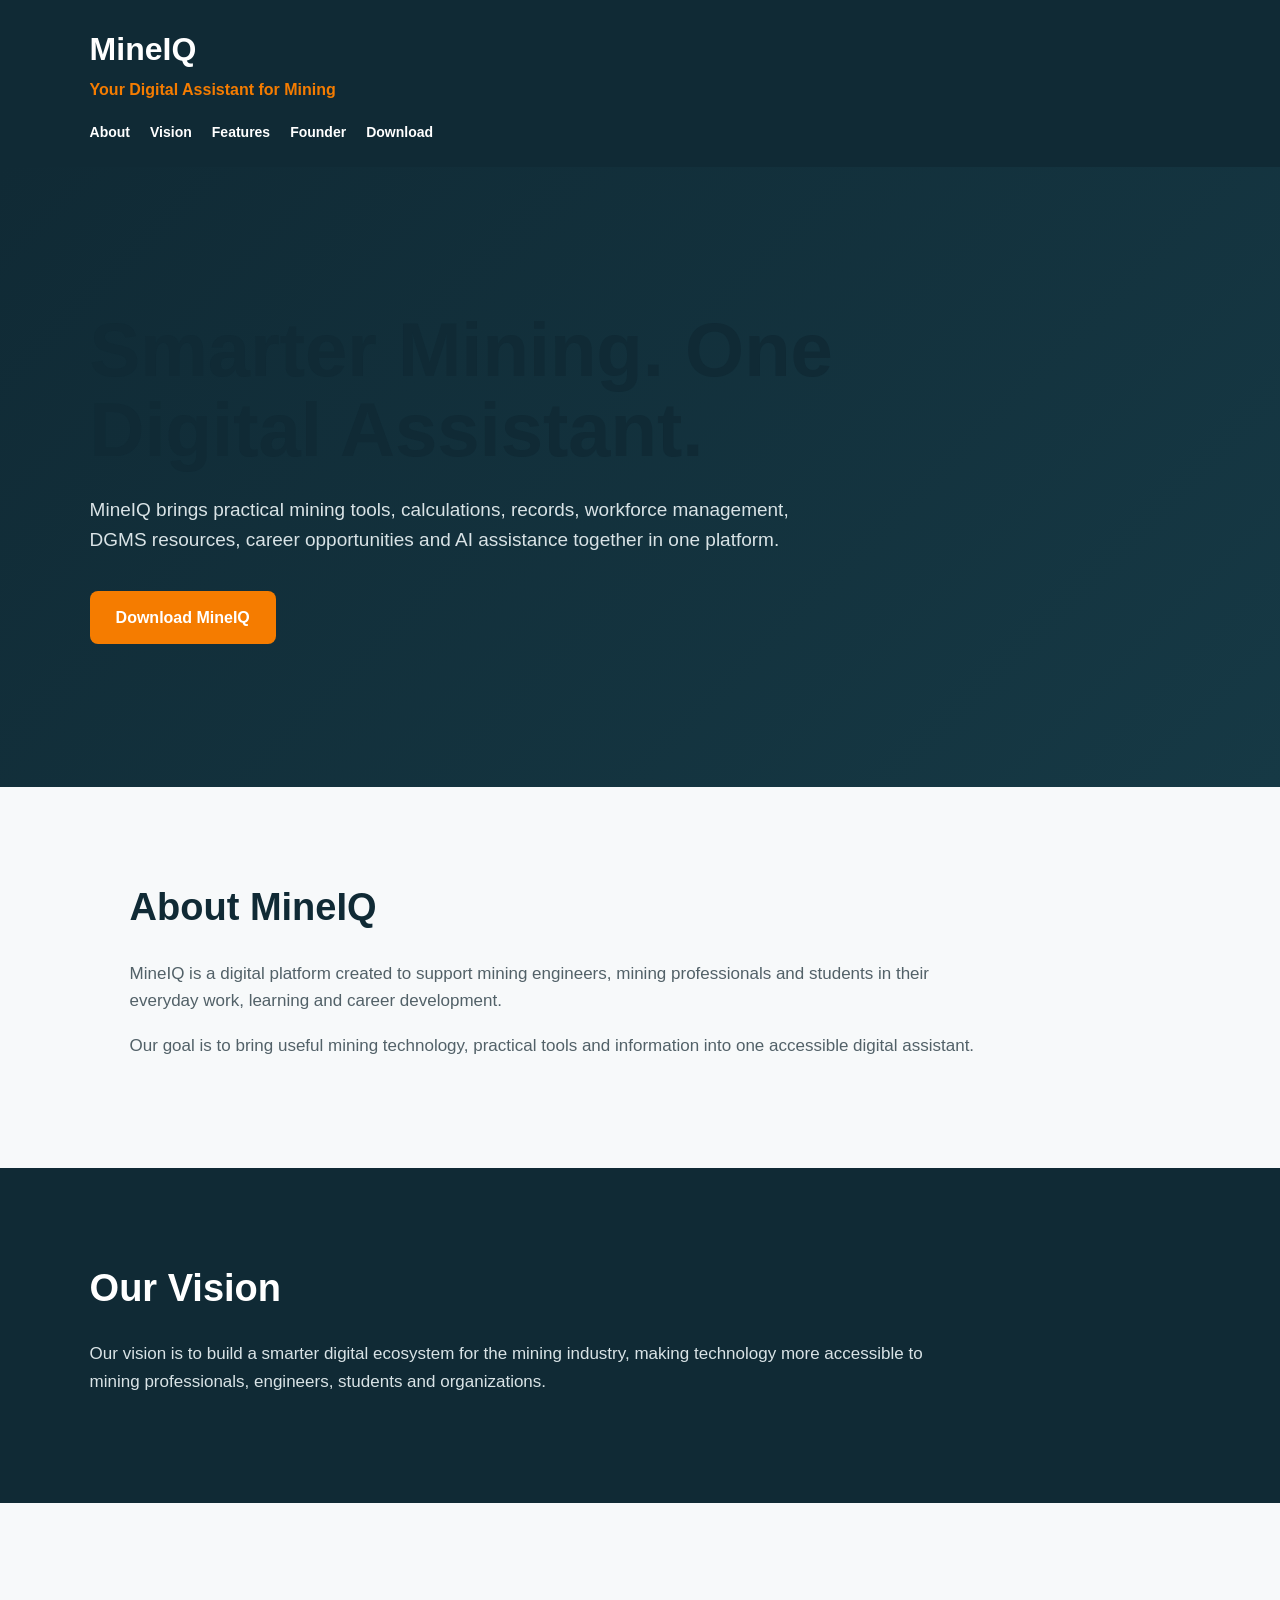
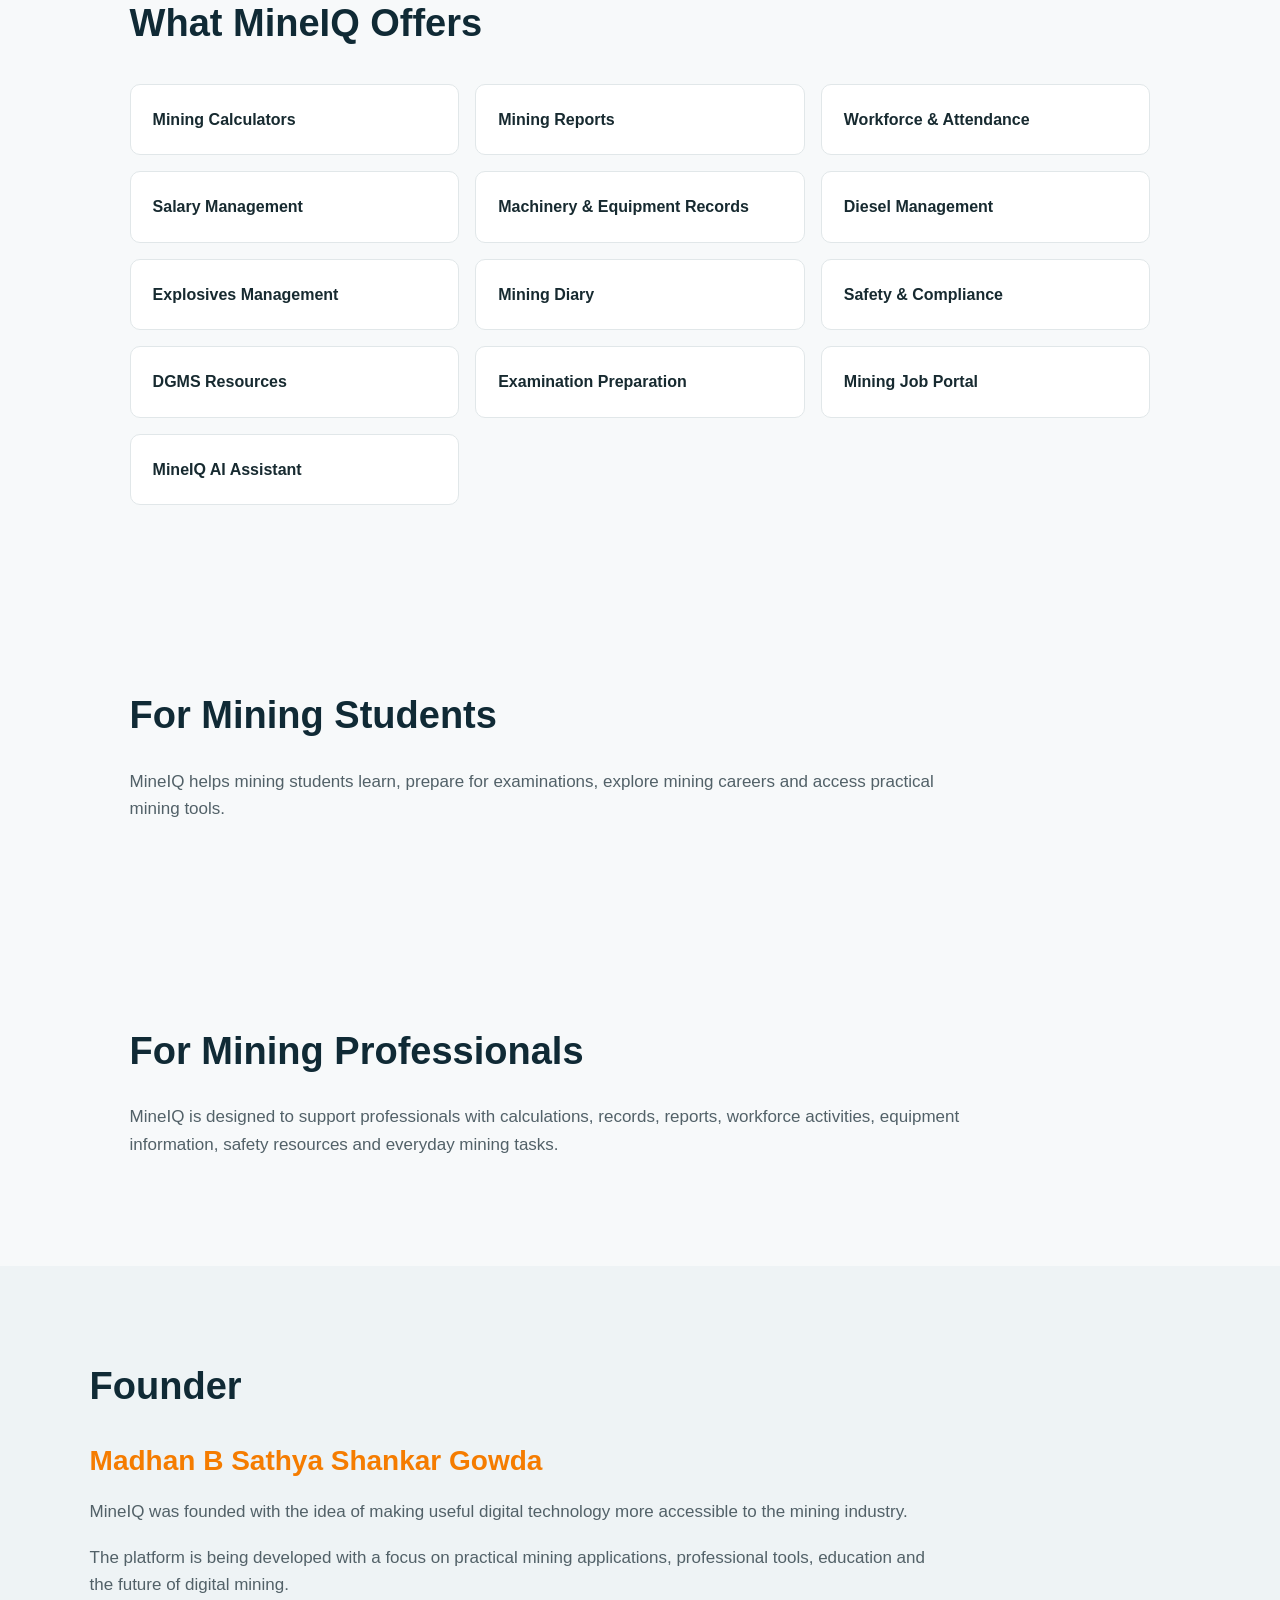
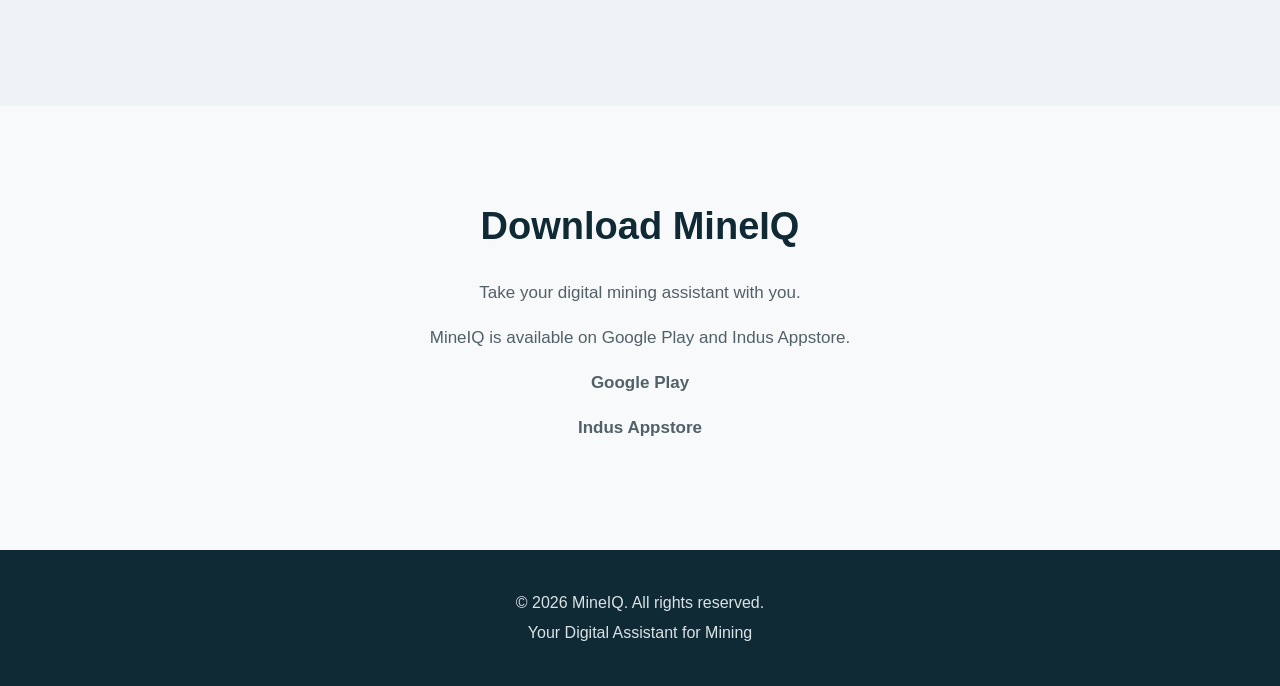
==== index.html @ 147469a9 "Create MineIQ official website" ====
<!DOCTYPE html>
<html lang="en">
<head>
    <meta charset="UTF-8">

    <meta name="viewport" content="width=device-width, initial-scale=1.0">

    <title>MineIQ | Your Digital Assistant for Mining</title>

    <meta name="description"
          content="MineIQ is a digital assistant for mining engineers, mining professionals and students, providing mining tools, calculators, reports, workforce management, DGMS resources, jobs and AI assistance.">

    <meta name="keywords"
          content="MineIQ, mining app, mining engineering, mining engineer, mining calculator, DGMS, mining jobs, mining AI, mining students">

    <meta name="author" content="MineIQ">

    <meta name="robots" content="index, follow">

    <link rel="stylesheet" href="style.css">

    <link rel="canonical" href="https://officialmineiq.github.io/">
</head>

<body>

    <header>
        <h1>MineIQ</h1>

        <p>Your Digital Assistant for Mining</p>

        <nav>
            <a href="#about">About</a>
            <a href="#vision">Vision</a>
            <a href="#features">Features</a>
            <a href="#founder">Founder</a>
            <a href="#download">Download</a>
        </nav>
    </header>


    <main>

        <section id="hero">

            <h2>Smarter Mining. One Digital Assistant.</h2>

            <p>
                MineIQ brings practical mining tools, calculations,
                records, workforce management, DGMS resources,
                career opportunities and AI assistance together
                in one platform.
            </p>

            <a href="#download">Download MineIQ</a>

        </section>


        <section id="about">

            <h2>About MineIQ</h2>

            <p>
                MineIQ is a digital platform created to support
                mining engineers, mining professionals and students
                in their everyday work, learning and career development.
            </p>

            <p>
                Our goal is to bring useful mining technology,
                practical tools and information into one accessible
                digital assistant.
            </p>

        </section>


        <section id="vision">

            <h2>Our Vision</h2>

            <p>
                Our vision is to build a smarter digital ecosystem
                for the mining industry, making technology more
                accessible to mining professionals, engineers,
                students and organizations.
            </p>

        </section>


        <section id="features">

            <h2>What MineIQ Offers</h2>

            <ul>
                <li>Mining Calculators</li>
                <li>Mining Reports</li>
                <li>Workforce &amp; Attendance</li>
                <li>Salary Management</li>
                <li>Machinery &amp; Equipment Records</li>
                <li>Diesel Management</li>
                <li>Explosives Management</li>
                <li>Mining Diary</li>
                <li>Safety &amp; Compliance</li>
                <li>DGMS Resources</li>
                <li>Examination Preparation</li>
                <li>Mining Job Portal</li>
                <li>MineIQ AI Assistant</li>
            </ul>

        </section>


        <section id="students">

            <h2>For Mining Students</h2>

            <p>
                MineIQ helps mining students learn, prepare for
                examinations, explore mining careers and access
                practical mining tools.
            </p>

        </section>


        <section id="professionals">

            <h2>For Mining Professionals</h2>

            <p>
                MineIQ is designed to support professionals with
                calculations, records, reports, workforce activities,
                equipment information, safety resources and everyday
                mining tasks.
            </p>

        </section>


        <section id="founder">

            <h2>Founder</h2>

            <h3>Madhan B Sathya Shankar Gowda</h3>

            <p>
                MineIQ was founded with the idea of making useful
                digital technology more accessible to the mining
                industry.
            </p>

            <p>
                The platform is being developed with a focus on
                practical mining applications, professional tools,
                education and the future of digital mining.
            </p>

        </section>


        <section id="download">

            <h2>Download MineIQ</h2>

            <p>
                Take your digital mining assistant with you.
            </p>

            <p>
                MineIQ is available on Google Play and Indus Appstore.
            </p>

            <p>
                <strong>Google Play</strong>
            </p>

            <p>
                <strong>Indus Appstore</strong>
            </p>

        </section>

    </main>


    <footer>

        <p>
            &copy; 2026 MineIQ. All rights reserved.
        </p>

        <p>
            Your Digital Assistant for Mining
        </p>

    </footer>

</body>
</html>
---- style.css ----
* {
    margin: 0;
    padding: 0;
    box-sizing: border-box;
}

html {
    scroll-behavior: smooth;
}

body {
    font-family: Arial, Helvetica, sans-serif;
    background: #f7f9fa;
    color: #172a30;
    line-height: 1.6;
}

header {
    background: #102a35;
    color: white;
    padding: 24px 7%;
    position: sticky;
    top: 0;
    z-index: 1000;
}

header h1 {
    font-size: 32px;
    margin-bottom: 2px;
}

header > p {
    color: #f57c00;
    font-weight: 600;
}

nav {
    margin-top: 18px;
    display: flex;
    flex-wrap: wrap;
    gap: 20px;
}

nav a {
    color: white;
    text-decoration: none;
    font-size: 14px;
    font-weight: 600;
}

nav a:hover {
    color: #f57c00;
}

main section {
    padding: 90px 7%;
    max-width: 1200px;
    margin: auto;
}

#hero {
    max-width: none;
    background: linear-gradient(135deg, #102a35, #163945);
    color: white;
    min-height: 620px;
    display: flex;
    flex-direction: column;
    justify-content: center;
    align-items: flex-start;
}

#hero h2 {
    font-size: clamp(42px, 7vw, 76px);
    line-height: 1.05;
    max-width: 850px;
    margin-bottom: 25px;
}

#hero p {
    max-width: 720px;
    font-size: 19px;
    color: #d9e3e6;
    margin-bottom: 35px;
}

#hero a,
#download a {
    display: inline-block;
    background: #f57c00;
    color: white;
    text-decoration: none;
    padding: 14px 26px;
    border-radius: 8px;
    font-weight: 700;
}

#hero a:hover,
#download a:hover {
    background: #d96700;
}

section h2 {
    color: #102a35;
    font-size: 38px;
    margin-bottom: 22px;
}

section p {
    max-width: 850px;
    margin-bottom: 18px;
    color: #526168;
    font-size: 17px;
}

#vision {
    background: #102a35;
    color: white;
    max-width: none;
}

#vision h2 {
    color: white;
}

#vision p {
    color: #d9e3e6;
}

#features ul {
    display: grid;
    grid-template-columns: repeat(3, 1fr);
    gap: 16px;
    list-style: none;
    margin-top: 30px;
}

#features li {
    background: white;
    padding: 22px;
    border-radius: 10px;
    border: 1px solid #e1e7e9;
    font-weight: 600;
}

#founder {
    background: #eef3f5;
    max-width: none;
}

#founder h3 {
    font-size: 28px;
    color: #f57c00;
    margin-bottom: 15px;
}

#download {
    text-align: center;
}

#download p {
    margin-left: auto;
    margin-right: auto;
}

footer {
    background: #102a35;
    color: #d9e3e6;
    text-align: center;
    padding: 35px 7%;
}

footer p {
    margin: 5px 0;
}

@media (max-width: 800px) {

    header {
        padding: 20px 5%;
    }

    nav {
        gap: 12px;
    }

    main section {
        padding: 65px 5%;
    }

    #hero {
        min-height: 540px;
    }

    #features ul {
        grid-template-columns: 1fr;
    }
}

@media (max-width: 500px) {

    header h1 {
        font-size: 28px;
    }

    #hero h2 {
        font-size: 43px;
    }

    #hero p {
        font-size: 16px;
    }

    section h2 {
        font-size: 32px;
    }
}
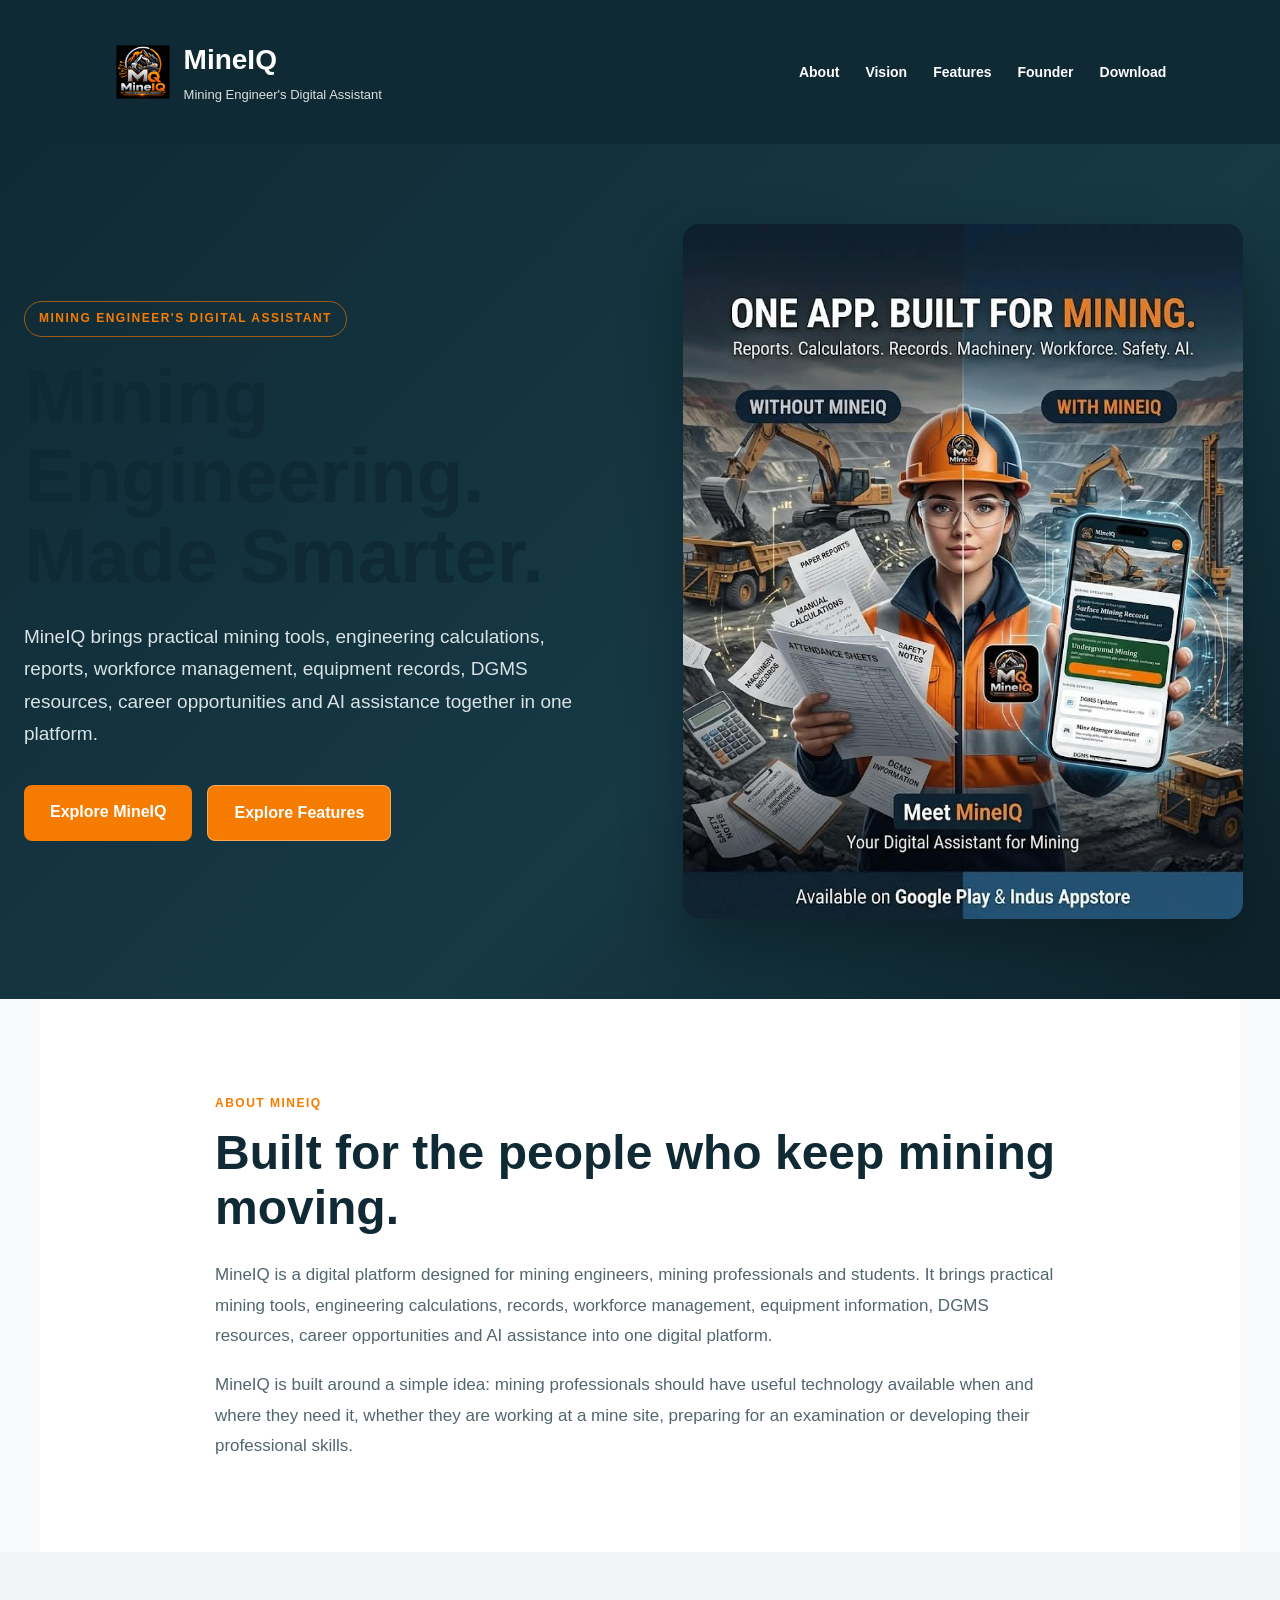
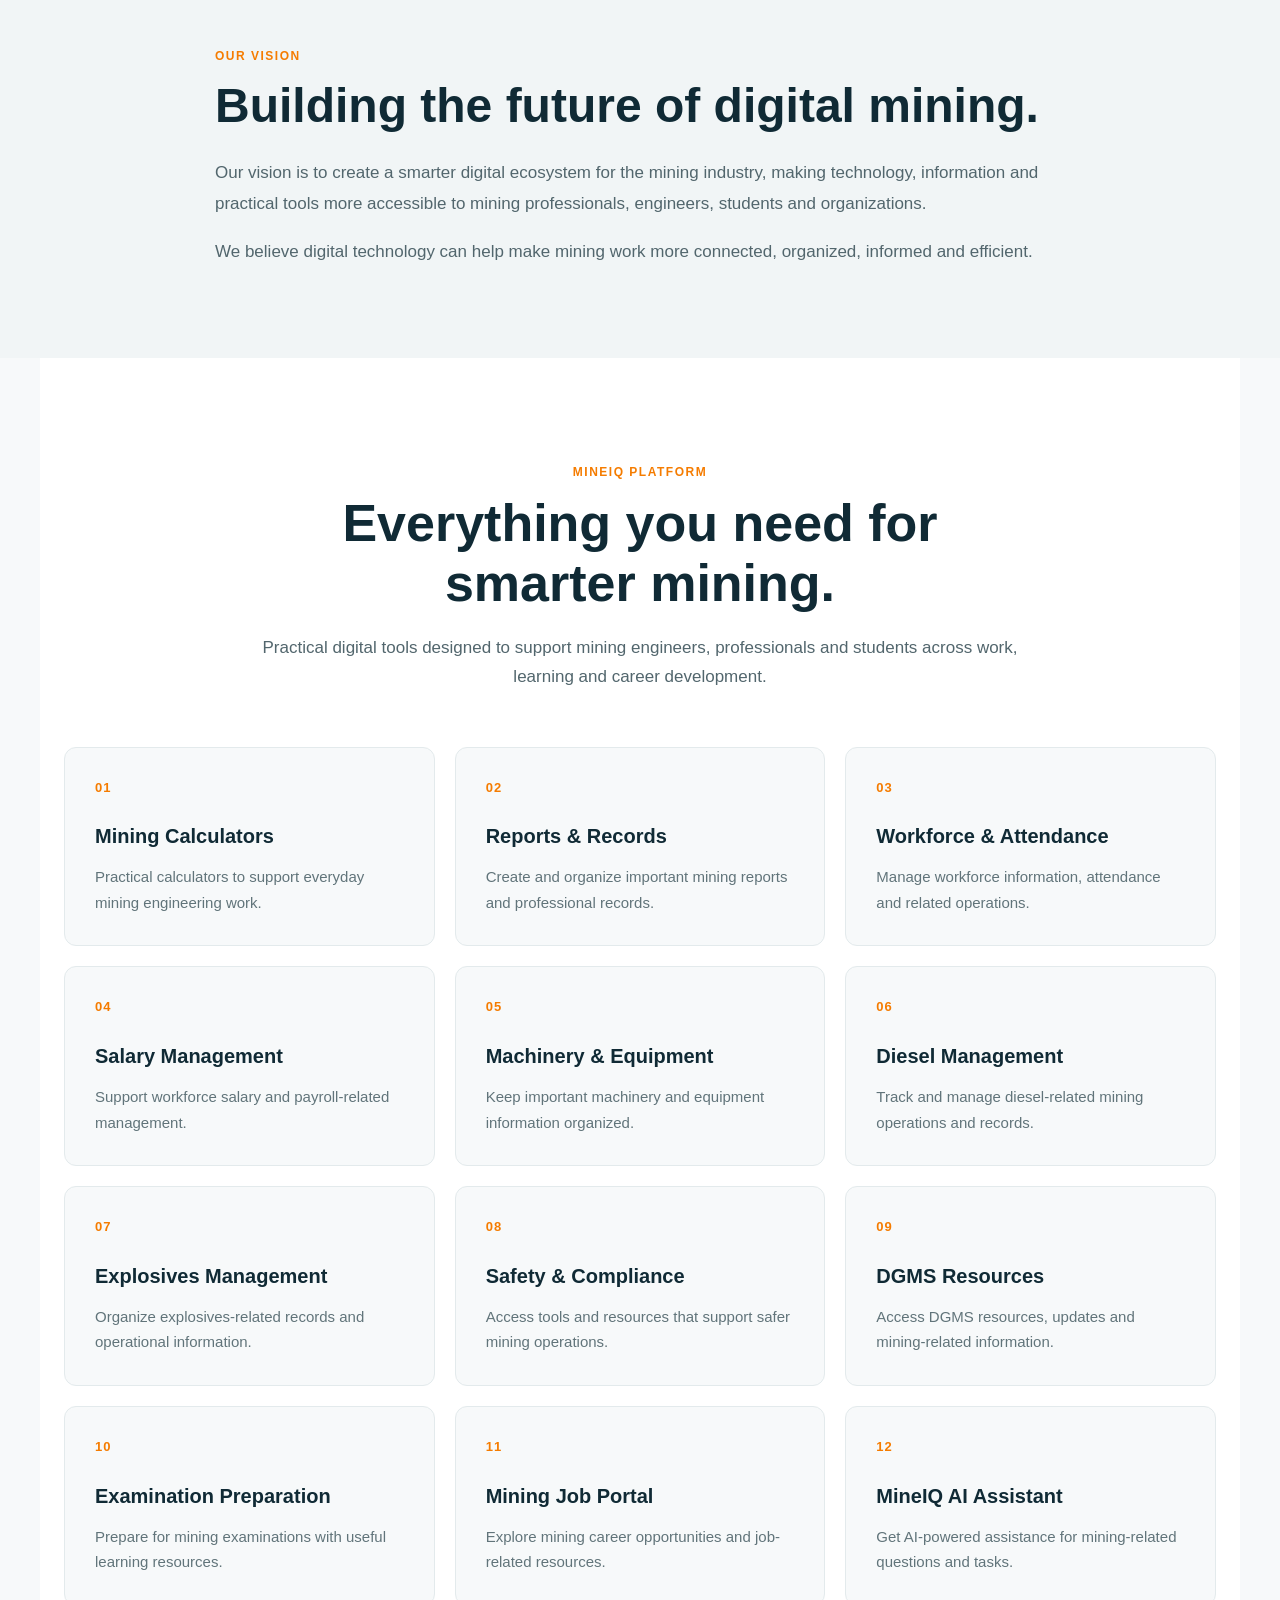
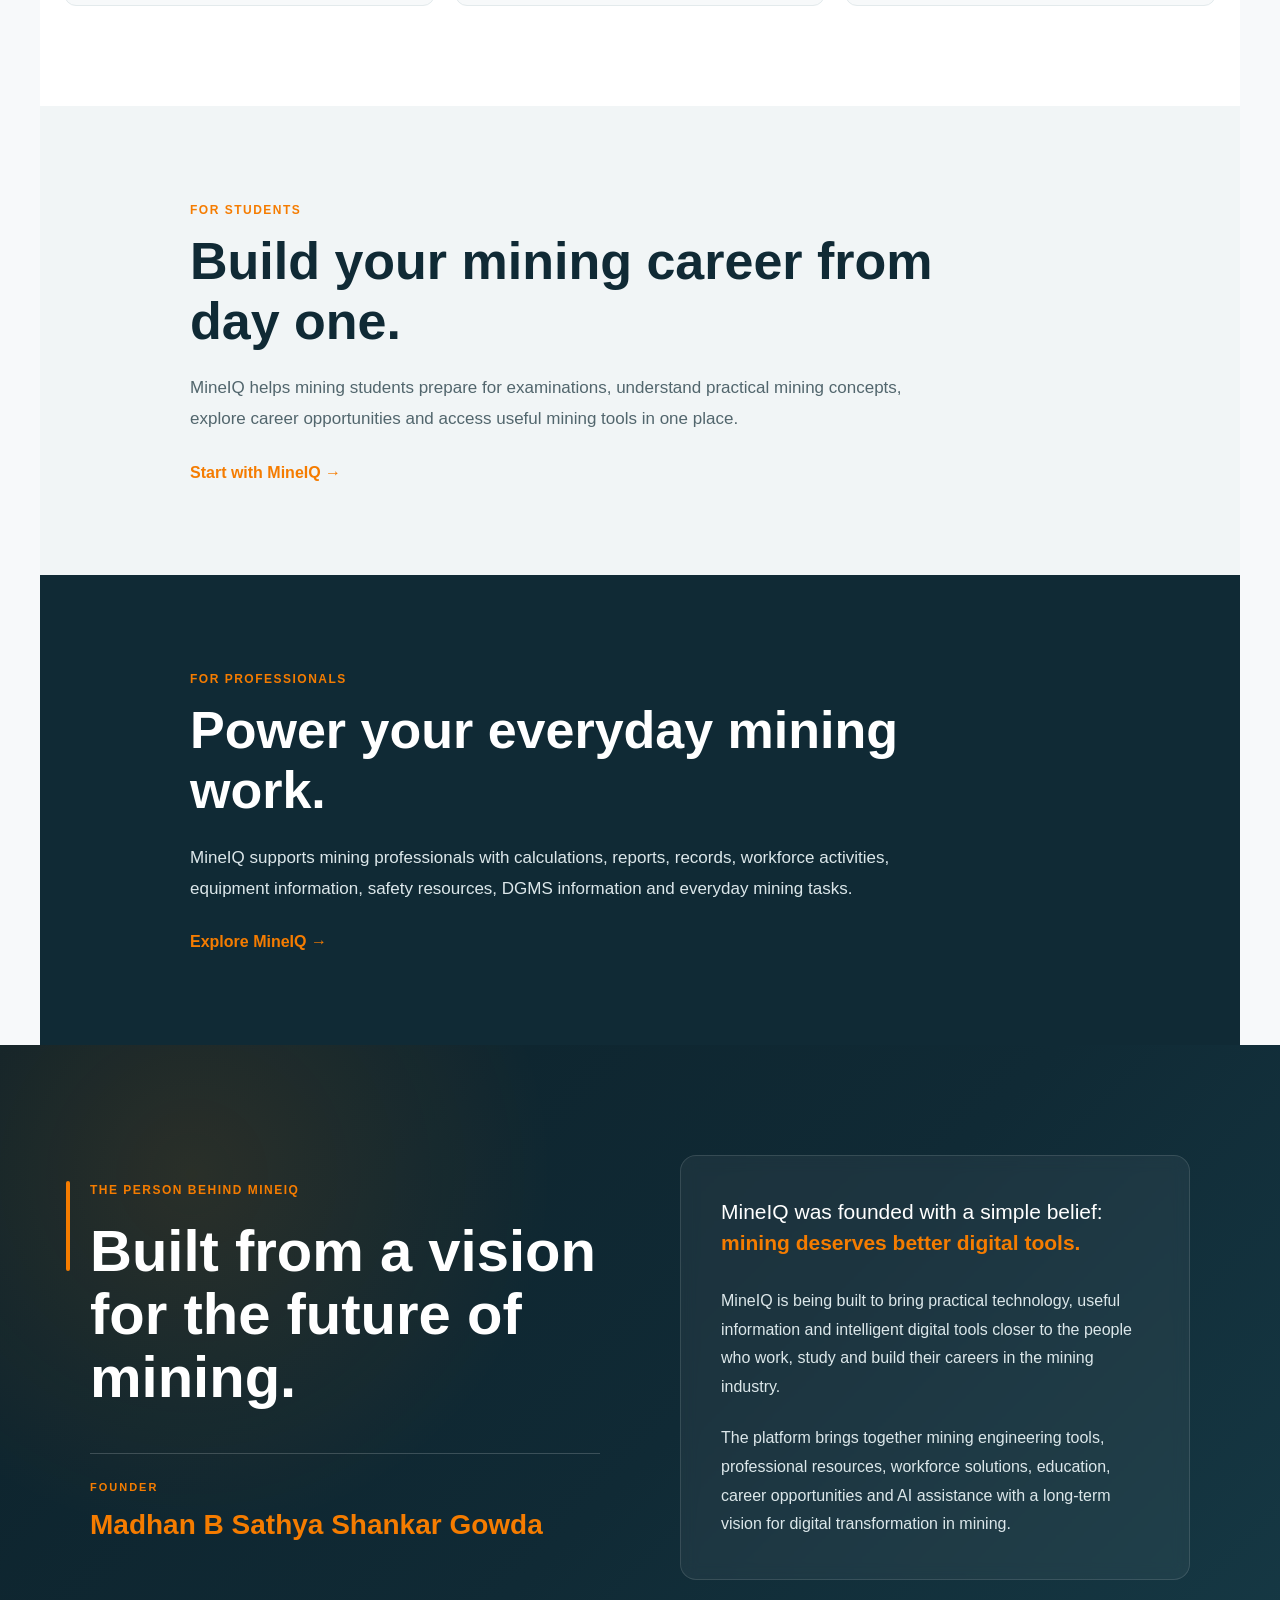
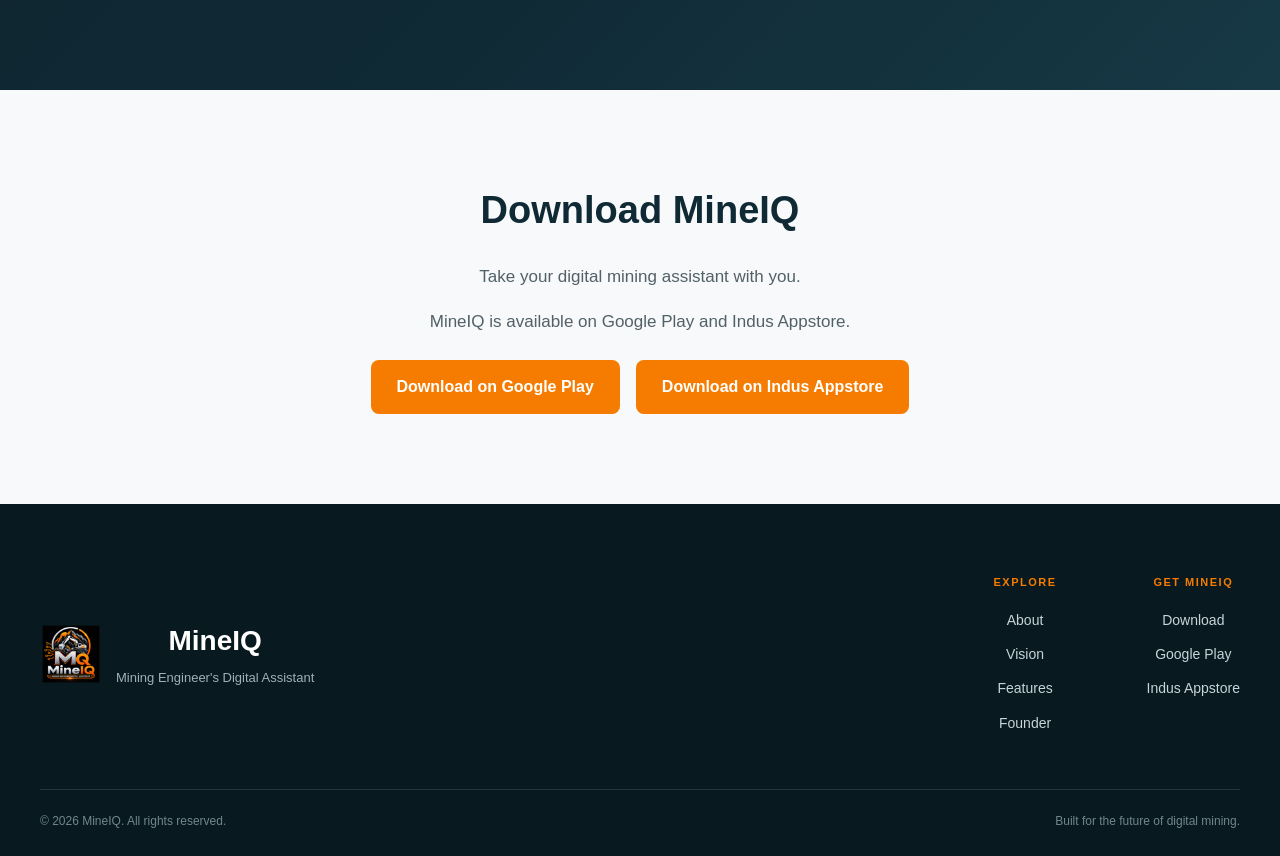
==== commit c5a857b0: "Update MineIQ official website" ====
--- a/index.html
+++ b/index.html
@@ -5,10 +5,12 @@
 
     <meta name="viewport" content="width=device-width, initial-scale=1.0">
 
-    <title>MineIQ | Your Digital Assistant for Mining</title>
-
-    <meta name="description"
-          content="MineIQ is a digital assistant for mining engineers, mining professionals and students, providing mining tools, calculators, reports, workforce management, DGMS resources, jobs and AI assistance.">
+    <title>MineIQ | Mining Engineer's Digital Assistant</title>
+
+    <meta
+    name="description"
+    content="MineIQ is a Mining Engineer's Digital Assistant for mining engineers, professionals and students, offering mining calculators, reports, workforce tools, equipment management, DGMS resources, jobs and AI assistance."
+>
 
     <meta name="keywords"
           content="MineIQ, mining app, mining engineering, mining engineer, mining calculator, DGMS, mining jobs, mining AI, mining students">
@@ -16,18 +18,34 @@
     <meta name="author" content="MineIQ">
 
     <meta name="robots" content="index, follow">
+    <meta property="og:type" content="website">
+<meta property="og:title" content="MineIQ | Mining Engineer's Digital Assistant">
+<meta property="og:description" content="MineIQ is a Mining Engineer's Digital Assistant for mining engineers, professionals and students, bringing practical mining tools, engineering resources, workforce solutions, DGMS resources, jobs and AI assistance together in one platform.">
+<meta property="og:url" content="https://officialmineiq-dotcom.github.io/mineiq-website/">
+<meta property="og:image" content="https://officialmineiq-dotcom.github.io/mineiq-website/images/mineiq-logo.png">
+
+<meta name="twitter:card" content="summary_large_image">
+<meta name="twitter:title" content="MineIQ | Mining Engineer's Digital Assistant">
+<meta name="twitter:description" content="Mining tools, engineering resources, workforce solutions, DGMS resources, jobs and AI assistance in one platform.">
+<meta name="twitter:image" content="https://officialmineiq-dotcom.github.io/mineiq-website/images/mineiq-logo.png">
 
     <link rel="stylesheet" href="style.css">
 
-    <link rel="canonical" href="https://officialmineiq.github.io/">
+    <link rel="canonical" href="https://officialmineiq-dotcom.github.io/mineiq-website/">
 </head>
 
 <body>
 
     <header>
-        <h1>MineIQ</h1>
-
-        <p>Your Digital Assistant for Mining</p>
+    <div class="header-content">
+
+        <a href="#hero" class="brand">
+            <img src="images/mineiq-logo.png" alt="MineIQ Logo">
+            <div>
+                <h1>MineIQ</h1>
+                <p>Mining Engineer's Digital Assistant</p>
+            </div>
+        </a>
 
         <nav>
             <a href="#about">About</a>
@@ -36,167 +54,436 @@
             <a href="#founder">Founder</a>
             <a href="#download">Download</a>
         </nav>
-    </header>
-
+
+    </div>
+</header>
 
     <main>
 
-        <section id="hero">
-
-            <h2>Smarter Mining. One Digital Assistant.</h2>
+      <section id="hero">
+
+    <div class="hero-layout">
+
+        <div class="hero-content">
+
+            <span class="hero-label">MINING ENGINEER'S DIGITAL ASSISTANT</span>
+
+            <h2>Mining Engineering.<br>Made Smarter.</h2>
 
             <p>
-                MineIQ brings practical mining tools, calculations,
-                records, workforce management, DGMS resources,
-                career opportunities and AI assistance together
-                in one platform.
+                MineIQ brings practical mining tools, engineering calculations,
+                reports, workforce management, equipment records, DGMS resources,
+                career opportunities and AI assistance together in one platform.
             </p>
 
-            <a href="#download">Download MineIQ</a>
-
-        </section>
-
-
-        <section id="about">
-
-            <h2>About MineIQ</h2>
+            <div class="hero-buttons">
+
+                <a href="#download" class="hero-primary">
+                    Explore MineIQ
+                </a>
+
+                <a href="#features" class="hero-secondary">
+                    Explore Features
+                </a>
+
+            </div>
+
+        </div>
+
+        <div class="hero-visual">
+
+            <img
+                src="images/mineiq-without-with.jpeg"
+                alt="Mining professionals with and without MineIQ"
+            >
+
+        </div>
+
+    </div>
+
+</section>
+
+      <section id="about">
+
+    <div class="section-content">
+
+        <span class="section-label">ABOUT MINEIQ</span>
+
+        <h2>Built for the people who keep mining moving.</h2>
+
+        <p>
+            MineIQ is a digital platform designed for mining engineers,
+            mining professionals and students. It brings practical mining
+            tools, engineering calculations, records, workforce management,
+            equipment information, DGMS resources, career opportunities
+            and AI assistance into one digital platform.
+        </p>
+
+        <p>
+            MineIQ is built around a simple idea: mining professionals
+            should have useful technology available when and where they
+            need it, whether they are working at a mine site, preparing
+            for an examination or developing their professional skills.
+        </p>
+
+    </div>
+
+</section>
+
+
+<section id="vision">
+
+    <div class="section-content">
+
+        <span class="section-label">OUR VISION</span>
+
+        <h2>Building the future of digital mining.</h2>
+
+        <p>
+            Our vision is to create a smarter digital ecosystem for the
+            mining industry, making technology, information and practical
+            tools more accessible to mining professionals, engineers,
+            students and organizations.
+        </p>
+
+        <p>
+            We believe digital technology can help make mining work more
+            connected, organized, informed and efficient.
+        </p>
+
+    </div>
+
+</section>
+
+
+      <section id="features">
+
+    <div class="features-header">
+
+        <span class="section-label">MINEIQ PLATFORM</span>
+
+        <h2>Everything you need for smarter mining.</h2>
+
+        <p>
+            Practical digital tools designed to support mining engineers,
+            professionals and students across work, learning and career development.
+        </p>
+
+    </div>
+
+    <div class="feature-grid">
+
+        <div class="feature-card">
+            <div class="feature-number">01</div>
+            <h3>Mining Calculators</h3>
+            <p>Practical calculators to support everyday mining engineering work.</p>
+        </div>
+
+        <div class="feature-card">
+            <div class="feature-number">02</div>
+            <h3>Reports & Records</h3>
+            <p>Create and organize important mining reports and professional records.</p>
+        </div>
+
+        <div class="feature-card">
+            <div class="feature-number">03</div>
+            <h3>Workforce & Attendance</h3>
+            <p>Manage workforce information, attendance and related operations.</p>
+        </div>
+
+        <div class="feature-card">
+            <div class="feature-number">04</div>
+            <h3>Salary Management</h3>
+            <p>Support workforce salary and payroll-related management.</p>
+        </div>
+
+        <div class="feature-card">
+            <div class="feature-number">05</div>
+            <h3>Machinery & Equipment</h3>
+            <p>Keep important machinery and equipment information organized.</p>
+        </div>
+
+        <div class="feature-card">
+            <div class="feature-number">06</div>
+            <h3>Diesel Management</h3>
+            <p>Track and manage diesel-related mining operations and records.</p>
+        </div>
+
+        <div class="feature-card">
+            <div class="feature-number">07</div>
+            <h3>Explosives Management</h3>
+            <p>Organize explosives-related records and operational information.</p>
+        </div>
+
+        <div class="feature-card">
+            <div class="feature-number">08</div>
+            <h3>Safety & Compliance</h3>
+            <p>Access tools and resources that support safer mining operations.</p>
+        </div>
+
+        <div class="feature-card">
+            <div class="feature-number">09</div>
+            <h3>DGMS Resources</h3>
+            <p>Access DGMS resources, updates and mining-related information.</p>
+        </div>
+
+        <div class="feature-card">
+            <div class="feature-number">10</div>
+            <h3>Examination Preparation</h3>
+            <p>Prepare for mining examinations with useful learning resources.</p>
+        </div>
+
+        <div class="feature-card">
+            <div class="feature-number">11</div>
+            <h3>Mining Job Portal</h3>
+            <p>Explore mining career opportunities and job-related resources.</p>
+        </div>
+
+        <div class="feature-card">
+            <div class="feature-number">12</div>
+            <h3>MineIQ AI Assistant</h3>
+            <p>Get AI-powered assistance for mining-related questions and tasks.</p>
+        </div>
+
+    </div>
+
+</section>
+
+        <section id="students">
+
+    <div class="audience-card">
+
+        <span class="section-label">FOR STUDENTS</span>
+
+        <h2>Build your mining career from day one.</h2>
+
+        <p>
+            MineIQ helps mining students prepare for examinations,
+            understand practical mining concepts, explore career
+            opportunities and access useful mining tools in one place.
+        </p>
+
+        <a href="#download" class="audience-link">
+            Start with MineIQ →
+        </a>
+
+    </div>
+
+</section>
+
+
+<section id="professionals">
+
+    <div class="audience-card">
+
+        <span class="section-label">FOR PROFESSIONALS</span>
+
+        <h2>Power your everyday mining work.</h2>
+
+        <p>
+            MineIQ supports mining professionals with calculations,
+            reports, records, workforce activities, equipment information,
+            safety resources, DGMS information and everyday mining tasks.
+        </p>
+
+        <a href="#download" class="audience-link">
+            Explore MineIQ →
+        </a>
+
+    </div>
+
+</section>
+
+      <section id="founder">
+
+    <div class="founder-wrapper">
+
+        <div class="founder-intro">
+
+            <span class="section-label">THE PERSON BEHIND MINEIQ</span>
+
+            <h2>Built from a vision for the future of mining.</h2>
+
+            <div class="founder-name">
+                <span>FOUNDER</span>
+                <h3>Madhan B Sathya Shankar Gowda</h3>
+            </div>
+
+        </div>
+
+        <div class="founder-content">
+
+            <p class="founder-lead">
+                MineIQ was founded with a simple belief:
+                <strong>mining deserves better digital tools.</strong>
+            </p>
 
             <p>
-                MineIQ is a digital platform created to support
-                mining engineers, mining professionals and students
-                in their everyday work, learning and career development.
+                MineIQ is being built to bring practical technology,
+                useful information and intelligent digital tools closer
+                to the people who work, study and build their careers
+                in the mining industry.
             </p>
 
             <p>
-                Our goal is to bring useful mining technology,
-                practical tools and information into one accessible
-                digital assistant.
+                The platform brings together mining engineering tools,
+                professional resources, workforce solutions, education,
+                career opportunities and AI assistance with a long-term
+                vision for digital transformation in mining.
             </p>
 
-        </section>
-
-
-        <section id="vision">
-
-            <h2>Our Vision</h2>
-
-            <p>
-                Our vision is to build a smarter digital ecosystem
-                for the mining industry, making technology more
-                accessible to mining professionals, engineers,
-                students and organizations.
-            </p>
-
-        </section>
-
-
-        <section id="features">
-
-            <h2>What MineIQ Offers</h2>
-
-            <ul>
-                <li>Mining Calculators</li>
-                <li>Mining Reports</li>
-                <li>Workforce &amp; Attendance</li>
-                <li>Salary Management</li>
-                <li>Machinery &amp; Equipment Records</li>
-                <li>Diesel Management</li>
-                <li>Explosives Management</li>
-                <li>Mining Diary</li>
-                <li>Safety &amp; Compliance</li>
-                <li>DGMS Resources</li>
-                <li>Examination Preparation</li>
-                <li>Mining Job Portal</li>
-                <li>MineIQ AI Assistant</li>
-            </ul>
-
-        </section>
-
-
-        <section id="students">
-
-            <h2>For Mining Students</h2>
-
-            <p>
-                MineIQ helps mining students learn, prepare for
-                examinations, explore mining careers and access
-                practical mining tools.
-            </p>
-
-        </section>
-
-
-        <section id="professionals">
-
-            <h2>For Mining Professionals</h2>
-
-            <p>
-                MineIQ is designed to support professionals with
-                calculations, records, reports, workforce activities,
-                equipment information, safety resources and everyday
-                mining tasks.
-            </p>
-
-        </section>
-
-
-        <section id="founder">
-
-            <h2>Founder</h2>
-
-            <h3>Madhan B Sathya Shankar Gowda</h3>
-
-            <p>
-                MineIQ was founded with the idea of making useful
-                digital technology more accessible to the mining
-                industry.
-            </p>
-
-            <p>
-                The platform is being developed with a focus on
-                practical mining applications, professional tools,
-                education and the future of digital mining.
-            </p>
-
-        </section>
-
-
-        <section id="download">
-
-            <h2>Download MineIQ</h2>
-
-            <p>
-                Take your digital mining assistant with you.
-            </p>
-
-            <p>
-                MineIQ is available on Google Play and Indus Appstore.
-            </p>
-
-            <p>
-                <strong>Google Play</strong>
-            </p>
-
-            <p>
-                <strong>Indus Appstore</strong>
-            </p>
-
-        </section>
+        </div>
+
+    </div>
+
+</section>
+
+       <section id="download">
+
+    <h2>Download MineIQ</h2>
+
+    <p>
+        Take your digital mining assistant with you.
+    </p>
+
+    <p>
+        MineIQ is available on Google Play and Indus Appstore.
+    </p>
+
+    <div class="download-buttons">
+
+        <a
+            href="https://play.google.com/store/apps/details?id=com.mineiq.miningassistant"
+            class="download-button"
+            target="_blank"
+            rel="noopener"
+        >
+            Download on Google Play
+        </a>
+
+        <a
+            href="https://indusapp.store/iy4x8r87"
+            class="download-button"
+            target="_blank"
+            rel="noopener"
+        >
+            Download on Indus Appstore
+        </a>
+
+    </div>
+
+</section>
 
     </main>
 
 
     <footer>
 
+    <div class="footer-content">
+
+        <div class="footer-brand">
+
+            <img
+                src="images/mineiq-logo.png"
+                alt="MineIQ Logo"
+            >
+
+            <div>
+                <h2>MineIQ</h2>
+                <p>Mining Engineer's Digital Assistant</p>
+            </div>
+
+        </div>
+
+        <div class="footer-links">
+
+            <div>
+                <span>EXPLORE</span>
+                <a href="#about">About</a>
+                <a href="#vision">Vision</a>
+                <a href="#features">Features</a>
+                <a href="#founder">Founder</a>
+            </div>
+
+            <div>
+                <span>GET MINEIQ</span>
+                <a href="#download">Download</a>
+                <a
+                    href="https://play.google.com/store/apps/details?id=com.mineiq.miningassistant"
+                    target="_blank"
+                    rel="noopener"
+                >
+                    Google Play
+                </a>
+                <a
+                    href="https://indusapp.store/iy4x8r87"
+                    target="_blank"
+                    rel="noopener"
+                >
+                    Indus Appstore
+                </a>
+            </div>
+
+        </div>
+
+    </div>
+
+    <div class="footer-bottom">
+
         <p>
             &copy; 2026 MineIQ. All rights reserved.
         </p>
 
         <p>
-            Your Digital Assistant for Mining
-        </p>
-
-    </footer>
+            Built for the future of digital mining.
+        </p>
+
+    </div>
+
+</footer>
+
+<script>
+    const revealElements = document.querySelectorAll(
+        "#about, #vision, #features, #students, #professionals, #founder, #download"
+    );
+
+    revealElements.forEach(element => {
+        element.classList.add("reveal");
+    });
+
+    const revealObserver = new IntersectionObserver(
+        entries => {
+            entries.forEach(entry => {
+                if (entry.isIntersecting) {
+                    entry.target.classList.add("visible");
+                    revealObserver.unobserve(entry.target);
+                }
+            });
+        },
+        {
+            threshold: 0.15
+        }
+    );
+
+    revealElements.forEach(element => {
+        revealObserver.observe(element);
+    });
+</script>
+
+<script type="application/ld+json">
+{
+    "@context": "https://schema.org",
+    "@type": "Organization",
+    "name": "MineIQ",
+    "url": "https://officialmineiq-dotcom.github.io/mineiq-website/",
+    "logo": "https://officialmineiq-dotcom.github.io/mineiq-website/images/mineiq-logo.png",
+    "description": "MineIQ is a Mining Engineer's Digital Assistant for mining engineers, mining professionals and students.",
+    "founder": {
+        "@type": "Person",
+        "name": "Madhan B Sathya Shankar Gowda"
+    }
+}
+</script>
 
 </body>
 </html>
--- a/style.css
+++ b/style.css
@@ -1,3 +1,44 @@
+/* Smooth Page Navigation */
+html {
+    scroll-behavior: smooth;
+}
+
+/* MineIQ Header */
+.header-content {
+    max-width: 1200px;
+    margin: 0 auto;
+    padding: 14px 24px;
+    display: flex;
+    align-items: center;
+    justify-content: space-between;
+    gap: 30px;
+}
+
+.brand {
+    display: flex;
+    align-items: center;
+    gap: 12px;
+    text-decoration: none;
+    color: white;
+}
+
+.brand img {
+    width: 58px;
+    height: 58px;
+    object-fit: contain;
+}
+
+.brand h1 {
+    margin: 0;
+    font-size: 28px;
+}
+
+.brand p {
+    margin: 2px 0 0;
+    font-size: 13px;
+    opacity: 0.85;
+}
+
 * {
     margin: 0;
     padding: 0;
@@ -35,21 +76,39 @@
 }
 
 nav {
-    margin-top: 18px;
-    display: flex;
+    display: flex;
+    align-items: center;
     flex-wrap: wrap;
-    gap: 20px;
+    gap: 26px;
 }
 
 nav a {
+    position: relative;
     color: white;
     text-decoration: none;
     font-size: 14px;
     font-weight: 600;
+    padding: 8px 0;
+    transition: color 0.2s ease;
+}
+
+nav a::after {
+    content: "";
+    position: absolute;
+    left: 0;
+    bottom: 0;
+    width: 0;
+    height: 2px;
+    background: #f57c00;
+    transition: width 0.2s ease;
 }
 
 nav a:hover {
     color: #f57c00;
+}
+
+nav a:hover::after {
+    width: 100%;
 }
 
 main section {
@@ -213,4 +272,686 @@
     section h2 {
         font-size: 32px;
     }
-}+}
+
+/* Download Buttons */
+.download-buttons {
+    display: flex;
+    justify-content: center;
+    gap: 16px;
+    flex-wrap: wrap;
+    margin-top: 25px;
+}
+
+.download-button {
+    display: inline-block;
+    padding: 14px 24px;
+    background: #f57c00;
+    color: white;
+    text-decoration: none;
+    font-weight: 700;
+    border-radius: 8px;
+    transition: 0.2s ease;
+}
+
+.download-button:hover {
+    transform: translateY(-2px);
+    opacity: 0.9;
+}
+
+/* Hero Section */
+#hero {
+    min-height: 620px;
+    display: flex;
+    align-items: center;
+    justify-content: center;
+    text-align: center;
+    padding: 80px 24px;
+    background:
+        linear-gradient(135deg, #102a35 0%, #163945 60%, #0d222b 100%);
+    color: white;
+}
+
+.hero-content {
+    max-width: 850px;
+}
+
+.hero-label {
+    display: inline-block;
+    margin-bottom: 20px;
+    padding: 7px 14px;
+    border: 1px solid rgba(245, 124, 0, 0.6);
+    border-radius: 30px;
+    color: #f57c00;
+    font-size: 12px;
+    font-weight: 700;
+    letter-spacing: 1.5px;
+}
+
+.hero-content h2 {
+    margin: 0 0 25px;
+    font-size: clamp(42px, 7vw, 72px);
+    line-height: 1.05;
+    font-weight: 800;
+}
+
+.hero-content p {
+    max-width: 720px;
+    margin: 0 auto;
+    font-size: 18px;
+    line-height: 1.7;
+    color: #dce7ea;
+}
+
+.hero-buttons {
+    display: flex;
+    justify-content: center;
+    gap: 15px;
+    flex-wrap: wrap;
+    margin-top: 35px;
+}
+
+.hero-buttons a {
+    display: inline-block;
+    padding: 14px 25px;
+    border-radius: 8px;
+    text-decoration: none;
+    font-weight: 700;
+    transition: 0.2s ease;
+}
+
+.hero-primary {
+    background: #f57c00;
+    color: white;
+}
+
+.hero-secondary {
+    border: 1px solid rgba(255, 255, 255, 0.35);
+    color: white;
+}
+
+.hero-buttons a:hover {
+    transform: translateY(-2px);
+}
+/* About and Vision */
+.section-content {
+    max-width: 850px;
+    margin: 0 auto;
+}
+
+.section-label {
+    display: inline-block;
+    margin-bottom: 12px;
+    color: #f57c00;
+    font-size: 12px;
+    font-weight: 700;
+    letter-spacing: 1.5px;
+}
+
+#about,
+#vision {
+    padding: 90px 24px;
+}
+
+#about {
+    background: white;
+}
+
+#vision {
+    background: #f1f5f6;
+}
+
+#about h2,
+#vision h2 {
+    margin: 0 0 25px;
+    font-size: clamp(32px, 5vw, 48px);
+    line-height: 1.15;
+    color: #102a35;
+}
+
+#about p,
+#vision p {
+    margin: 0 0 18px;
+    font-size: 17px;
+    line-height: 1.8;
+    color: #52666d;
+}
+
+#about p:last-child,
+#vision p:last-child {
+    margin-bottom: 0;
+}
+/* Features Section */
+#features {
+    padding: 100px 24px;
+    background: white;
+}
+
+.features-header {
+    max-width: 800px;
+    margin: 0 auto 55px;
+    text-align: center;
+}
+
+.features-header h2 {
+    margin: 0 0 20px;
+    font-size: clamp(34px, 5vw, 52px);
+    line-height: 1.15;
+    color: #102a35;
+}
+
+.features-header p {
+    margin: 0;
+    font-size: 17px;
+    line-height: 1.7;
+    color: #52666d;
+}
+
+.feature-grid {
+    max-width: 1200px;
+    margin: 0 auto;
+    display: grid;
+    grid-template-columns: repeat(3, 1fr);
+    gap: 20px;
+}
+
+.feature-card {
+    position: relative;
+    padding: 30px;
+    background: #f7f9fa;
+    border: 1px solid #e3eaec;
+    border-radius: 12px;
+    transition: transform 0.2s ease, box-shadow 0.2s ease;
+}
+
+.feature-card:hover {
+    transform: translateY(-5px);
+    box-shadow: 0 12px 30px rgba(16, 42, 53, 0.10);
+}
+
+.feature-number {
+    margin-bottom: 22px;
+    color: #f57c00;
+    font-size: 13px;
+    font-weight: 800;
+    letter-spacing: 1px;
+}
+
+.feature-card h3 {
+    margin: 0 0 12px;
+    color: #102a35;
+    font-size: 20px;
+}
+
+.feature-card p {
+    margin: 0;
+    color: #61747a;
+    font-size: 15px;
+    line-height: 1.7;
+}
+@media (max-width: 850px) {
+    .feature-grid {
+        grid-template-columns: repeat(2, 1fr);
+    }
+}
+
+@media (max-width: 600px) {
+    .feature-grid {
+        grid-template-columns: 1fr;
+    }
+}
+/* Students and Professionals */
+#students,
+#professionals {
+    padding: 90px 24px;
+}
+
+#students {
+    background: #f1f5f6;
+}
+
+#professionals {
+    background: #102a35;
+}
+
+.audience-card {
+    max-width: 900px;
+    margin: 0 auto;
+}
+
+#students h2,
+#professionals h2 {
+    max-width: 750px;
+    margin: 0 0 22px;
+    font-size: clamp(34px, 5vw, 52px);
+    line-height: 1.15;
+}
+
+#students h2 {
+    color: #102a35;
+}
+
+#professionals h2 {
+    color: white;
+}
+
+#students p,
+#professionals p {
+    max-width: 760px;
+    margin: 0 0 25px;
+    font-size: 17px;
+    line-height: 1.8;
+}
+
+#students p {
+    color: #52666d;
+}
+
+#professionals p {
+    color: #dce7ea;
+}
+
+.audience-link {
+    display: inline-block;
+    color: #f57c00;
+    text-decoration: none;
+    font-weight: 700;
+}
+
+.audience-link:hover {
+    text-decoration: underline;
+}
+
+#professionals .section-label {
+    color: #f57c00;
+}
+/* Founder Section */
+#founder {
+    padding: 110px 24px;
+    background:
+        radial-gradient(circle at 15% 20%, rgba(245, 124, 0, 0.12), transparent 30%),
+        linear-gradient(135deg, #0d222b 0%, #102a35 55%, #163945 100%);
+    color: white;
+}
+
+.founder-wrapper {
+    max-width: 1100px;
+    margin: 0 auto;
+    display: grid;
+    grid-template-columns: 1fr 1fr;
+    gap: 80px;
+    align-items: center;
+}
+
+.founder-intro {
+    position: relative;
+}
+
+.founder-intro::before {
+    content: "";
+    position: absolute;
+    left: -24px;
+    top: 5px;
+    width: 4px;
+    height: 90px;
+    background: #f57c00;
+    border-radius: 5px;
+}
+
+.founder-intro .section-label {
+    margin-bottom: 20px;
+}
+
+.founder-intro h2 {
+    margin: 0;
+    max-width: 520px;
+    font-size: clamp(38px, 5vw, 58px);
+    line-height: 1.08;
+    color: white;
+}
+
+.founder-name {
+    margin-top: 45px;
+    padding-top: 25px;
+    border-top: 1px solid rgba(255, 255, 255, 0.18);
+}
+
+.founder-name span {
+    display: block;
+    margin-bottom: 8px;
+    color: #f57c00;
+    font-size: 11px;
+    font-weight: 800;
+    letter-spacing: 2px;
+}
+
+.founder-name h3 {
+    margin: 0;
+    color: white;
+    font-size: 23px;
+    line-height: 1.4;
+}
+
+.founder-content {
+    padding: 40px;
+    background: rgba(255, 255, 255, 0.05);
+    border: 1px solid rgba(255, 255, 255, 0.12);
+    border-radius: 16px;
+    backdrop-filter: blur(8px);
+}
+
+.founder-content p {
+    margin: 0 0 22px;
+    color: #dce7ea;
+    font-size: 16px;
+    line-height: 1.8;
+}
+
+.founder-content p:last-child {
+    margin-bottom: 0;
+}
+
+.founder-content .founder-lead {
+    margin-bottom: 28px;
+    color: white;
+    font-size: 21px;
+    line-height: 1.5;
+}
+
+.founder-lead strong {
+    color: #f57c00;
+}
+
+@media (max-width: 800px) {
+
+    .founder-wrapper {
+        grid-template-columns: 1fr;
+        gap: 50px;
+    }
+
+    .founder-intro h2 {
+        max-width: 700px;
+    }
+
+}
+
+@media (max-width: 600px) {
+
+    #founder {
+        padding: 80px 24px;
+    }
+
+    .founder-wrapper {
+        gap: 40px;
+    }
+
+    .founder-content {
+        padding: 28px;
+    }
+
+    .founder-content .founder-lead {
+        font-size: 19px;
+    }
+
+}
+/* Footer */
+footer {
+    background: #08191f;
+    color: white;
+    padding: 70px 24px 25px;
+}
+
+.footer-content {
+    max-width: 1200px;
+    margin: 0 auto;
+    display: flex;
+    justify-content: space-between;
+    gap: 60px;
+    padding-bottom: 55px;
+}
+
+.footer-brand {
+    display: flex;
+    align-items: center;
+    gap: 14px;
+}
+
+.footer-brand img {
+    width: 62px;
+    height: 62px;
+    object-fit: contain;
+}
+
+.footer-brand h2 {
+    margin: 0 0 4px;
+    font-size: 28px;
+}
+
+.footer-brand p {
+    margin: 0;
+    color: #9fb1b6;
+    font-size: 13px;
+}
+
+.footer-links {
+    display: flex;
+    gap: 90px;
+}
+
+.footer-links div {
+    display: flex;
+    flex-direction: column;
+    gap: 12px;
+}
+
+.footer-links span {
+    margin-bottom: 5px;
+    color: #f57c00;
+    font-size: 11px;
+    font-weight: 800;
+    letter-spacing: 1.5px;
+}
+
+.footer-links a {
+    color: #c7d4d8;
+    text-decoration: none;
+    font-size: 14px;
+    transition: color 0.2s ease;
+}
+
+.footer-links a:hover {
+    color: #f57c00;
+}
+
+.footer-bottom {
+    max-width: 1200px;
+    margin: 0 auto;
+    padding-top: 22px;
+    border-top: 1px solid rgba(255, 255, 255, 0.12);
+    display: flex;
+    justify-content: space-between;
+    gap: 20px;
+}
+
+.footer-bottom p {
+    margin: 0;
+    color: #71878d;
+    font-size: 12px;
+}
+
+@media (max-width: 700px) {
+
+    .footer-content {
+        flex-direction: column;
+        gap: 45px;
+    }
+
+    .footer-links {
+        gap: 55px;
+    }
+
+    .footer-bottom {
+        flex-direction: column;
+        gap: 8px;
+    }
+
+}
+
+@media (max-width: 450px) {
+
+    .footer-links {
+        gap: 35px;
+    }
+
+}
+/* Hero Two-Column Layout */
+#hero {
+    min-height: 680px;
+    padding: 80px 24px;
+}
+
+.hero-layout {
+    width: 100%;
+    max-width: 1250px;
+    margin: 0 auto;
+    display: grid;
+    grid-template-columns: 1fr 1fr;
+    gap: 60px;
+    align-items: center;
+}
+
+.hero-content {
+    max-width: 650px;
+    text-align: left;
+}
+
+.hero-content p {
+    margin-left: 0;
+    margin-right: 0;
+}
+
+.hero-buttons {
+    justify-content: flex-start;
+}
+
+.hero-visual {
+    display: flex;
+    justify-content: center;
+    align-items: center;
+}
+
+.hero-visual img {
+    width: 100%;
+    max-width: 560px;
+    height: auto;
+    display: block;
+    border-radius: 16px;
+    box-shadow: 0 25px 60px rgba(0, 0, 0, 0.30);
+}
+
+@media (max-width: 900px) {
+
+    #hero {
+        min-height: auto;
+        padding: 80px 24px;
+    }
+
+    .hero-layout {
+        grid-template-columns: 1fr;
+        gap: 50px;
+        text-align: center;
+    }
+
+    .hero-content {
+        max-width: 850px;
+        text-align: center;
+    }
+
+    .hero-content p {
+        margin-left: auto;
+        margin-right: auto;
+    }
+
+    .hero-buttons {
+        justify-content: center;
+    }
+
+    .hero-visual img {
+        max-width: 650px;
+    }
+
+}
+/* Scroll Reveal Animation */
+.reveal {
+    opacity: 0;
+    transform: translateY(35px);
+    transition:
+        opacity 0.7s ease,
+        transform 0.7s ease;
+}
+
+.reveal.visible {
+    opacity: 1;
+    transform: translateY(0);
+}
+/* Feature Card Motion */
+.feature-card {
+    transition:
+        transform 0.3s ease,
+        box-shadow 0.3s ease,
+        border-color 0.3s ease;
+}
+
+.feature-card:hover {
+    transform: translateY(-8px);
+    box-shadow: 0 18px 35px rgba(16, 42, 53, 0.14);
+    border-color: rgba(245, 124, 0, 0.45);
+}
+
+.feature-number {
+    transition:
+        transform 0.3s ease,
+        color 0.3s ease;
+}
+
+.feature-card:hover .feature-number {
+    transform: translateX(5px);
+    color: #f57c00;
+}
+/* Hero Visual Motion */
+.hero-visual img {
+    animation: mineiqFloat 5s ease-in-out infinite;
+}
+
+@keyframes mineiqFloat {
+    0%,
+    100% {
+        transform: translateY(0);
+    }
+
+    50% {
+        transform: translateY(-8px);
+    }
+}
+/* Button Motion */
+.hero-buttons a,
+.download-button {
+    position: relative;
+    overflow: hidden;
+    transition:
+        transform 0.25s ease,
+        box-shadow 0.25s ease,
+        background 0.25s ease;
+}
+
+.hero-primary:hover,
+.download-button:hover {
+    transform: translateY(-3px);
+    box-shadow: 0 10px 25px rgba(245, 124, 0, 0.25);
+}
+
+.hero-secondary:hover {
+    transform: translateY(-3px);
+    border-color: #f57c00;
+    color: #f57c00;
+}
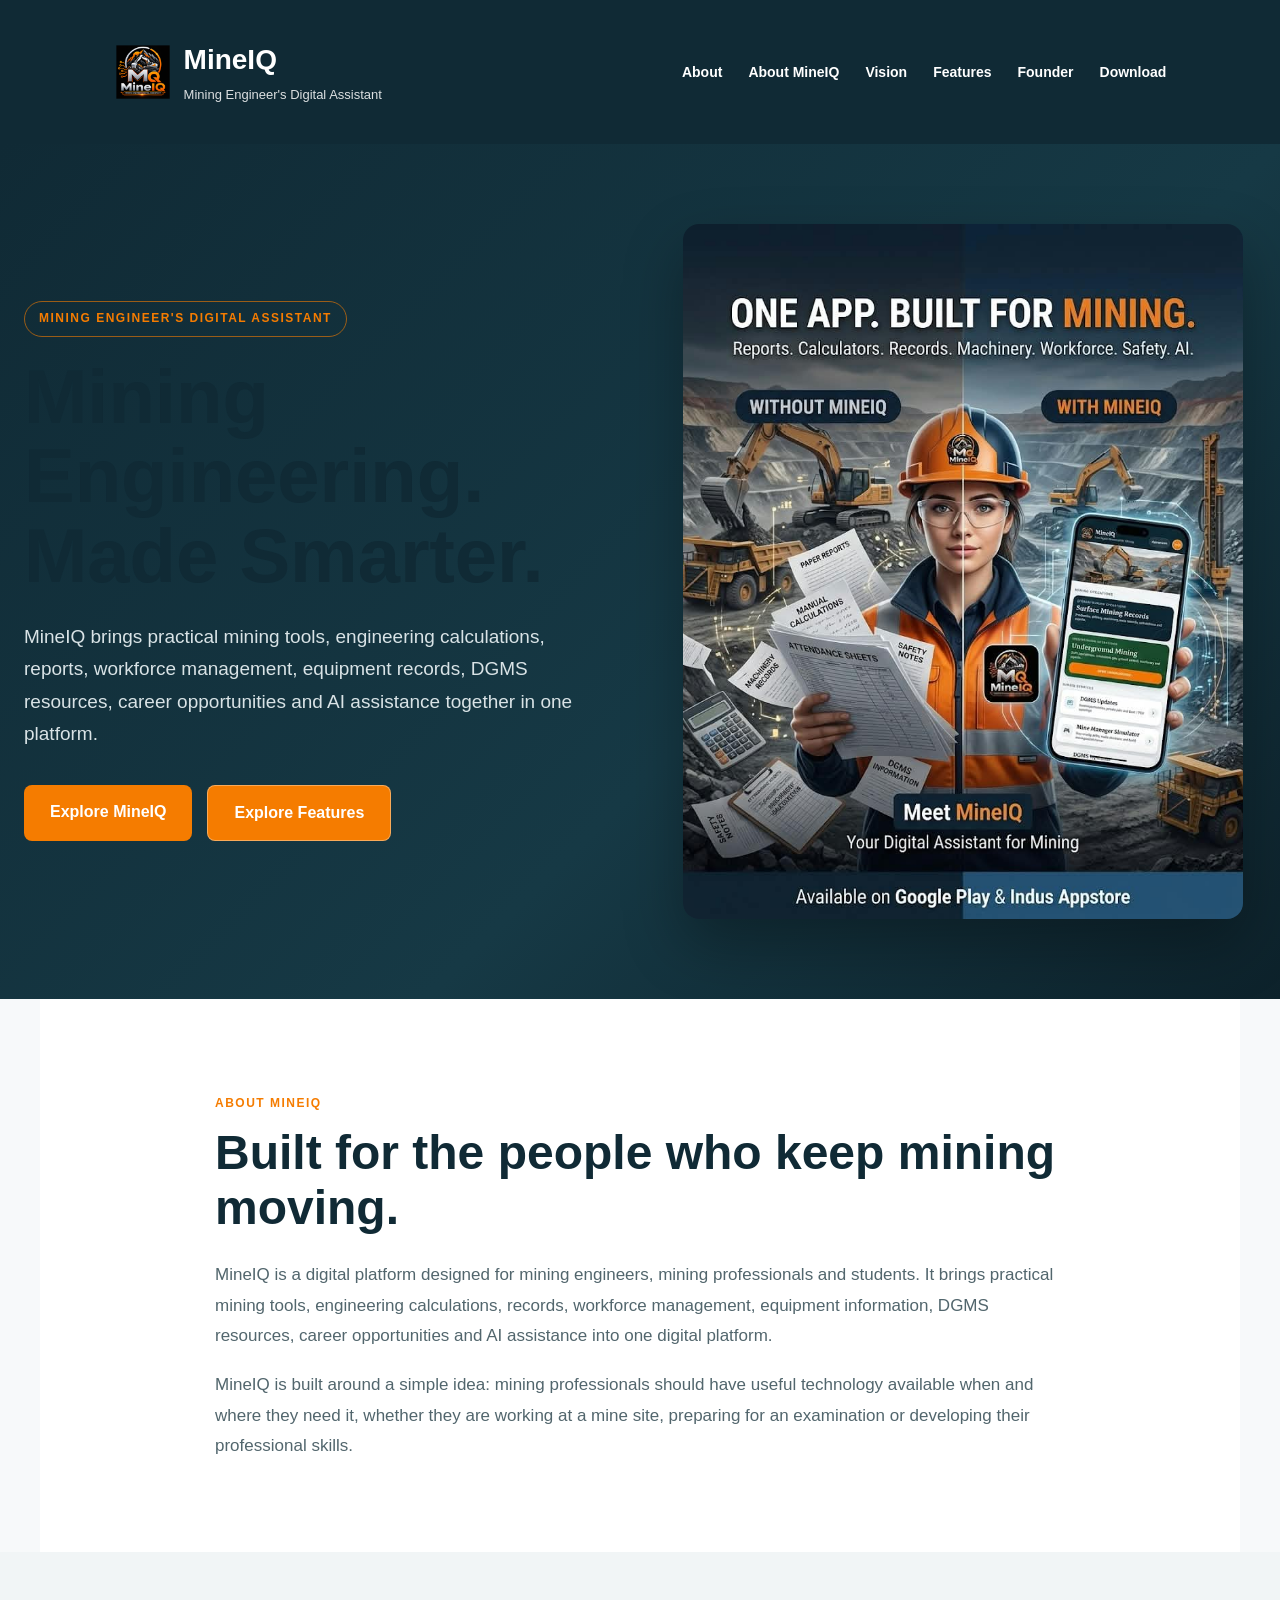
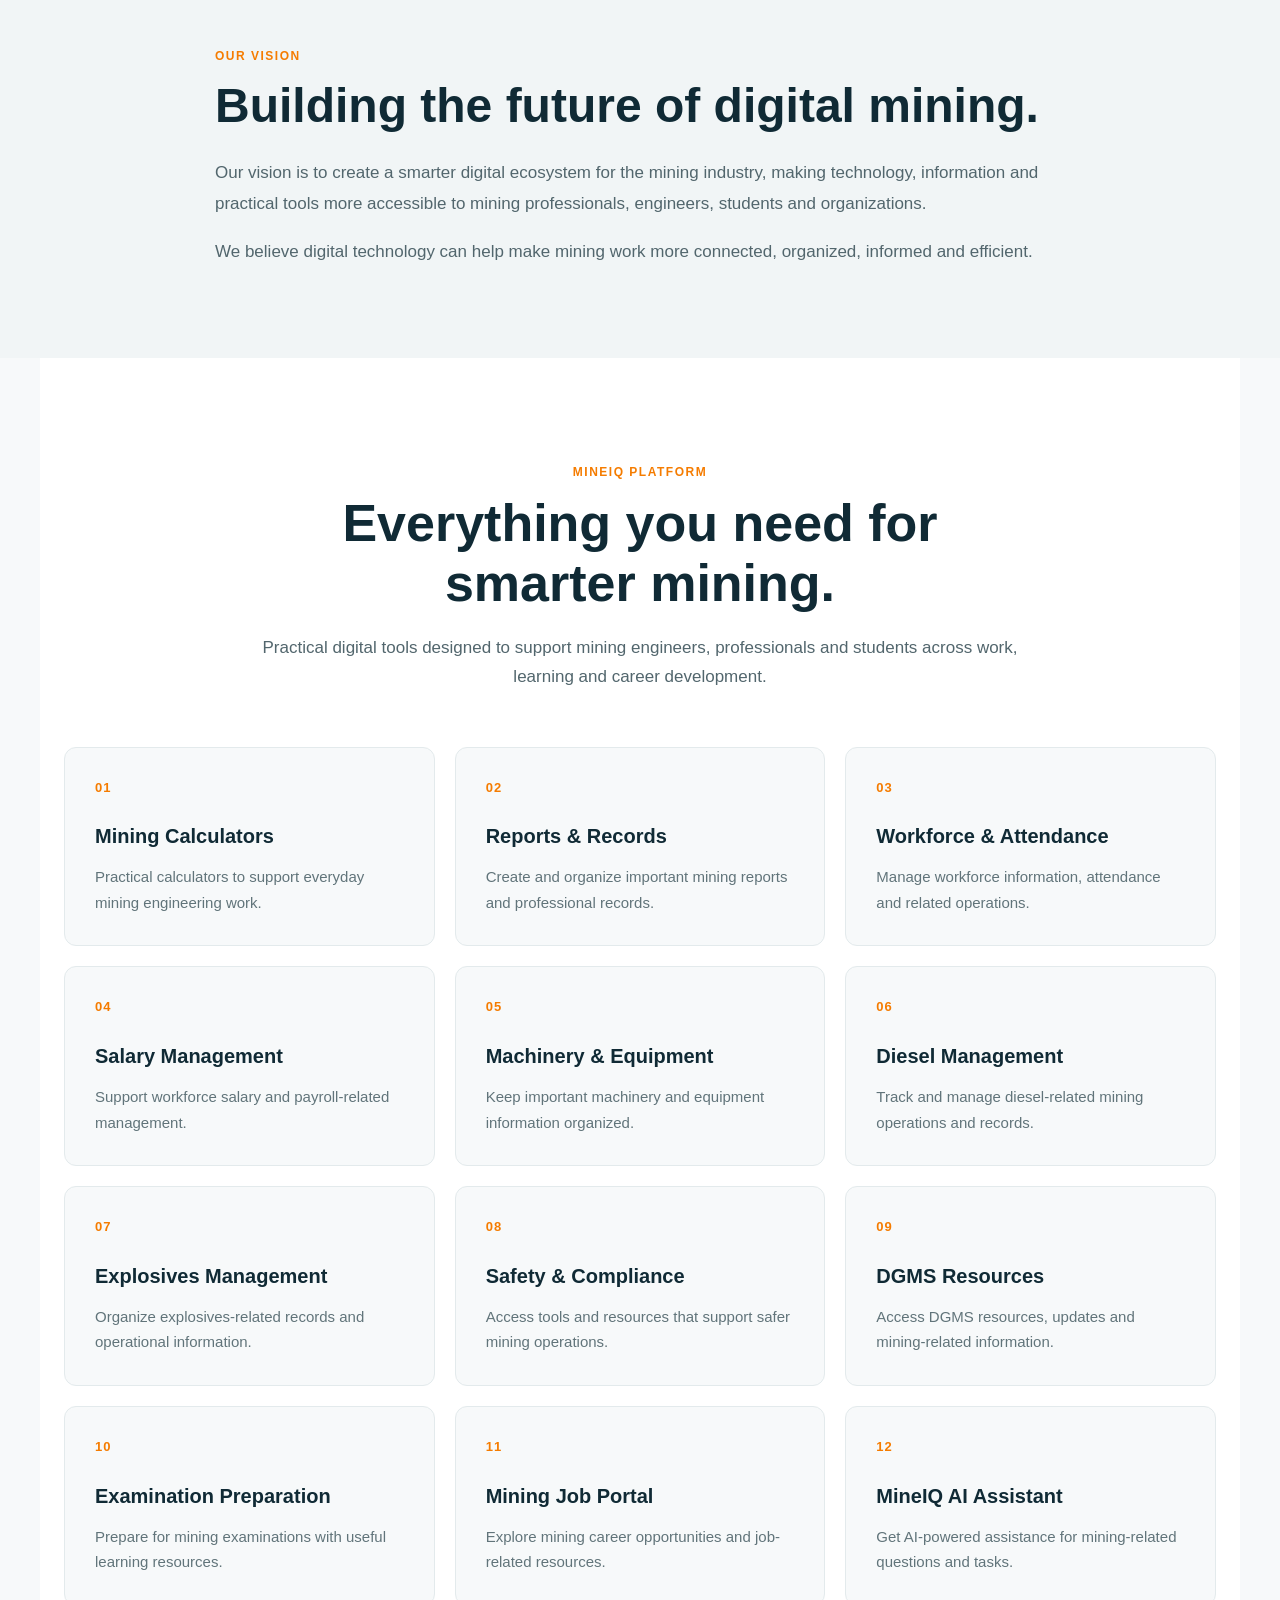
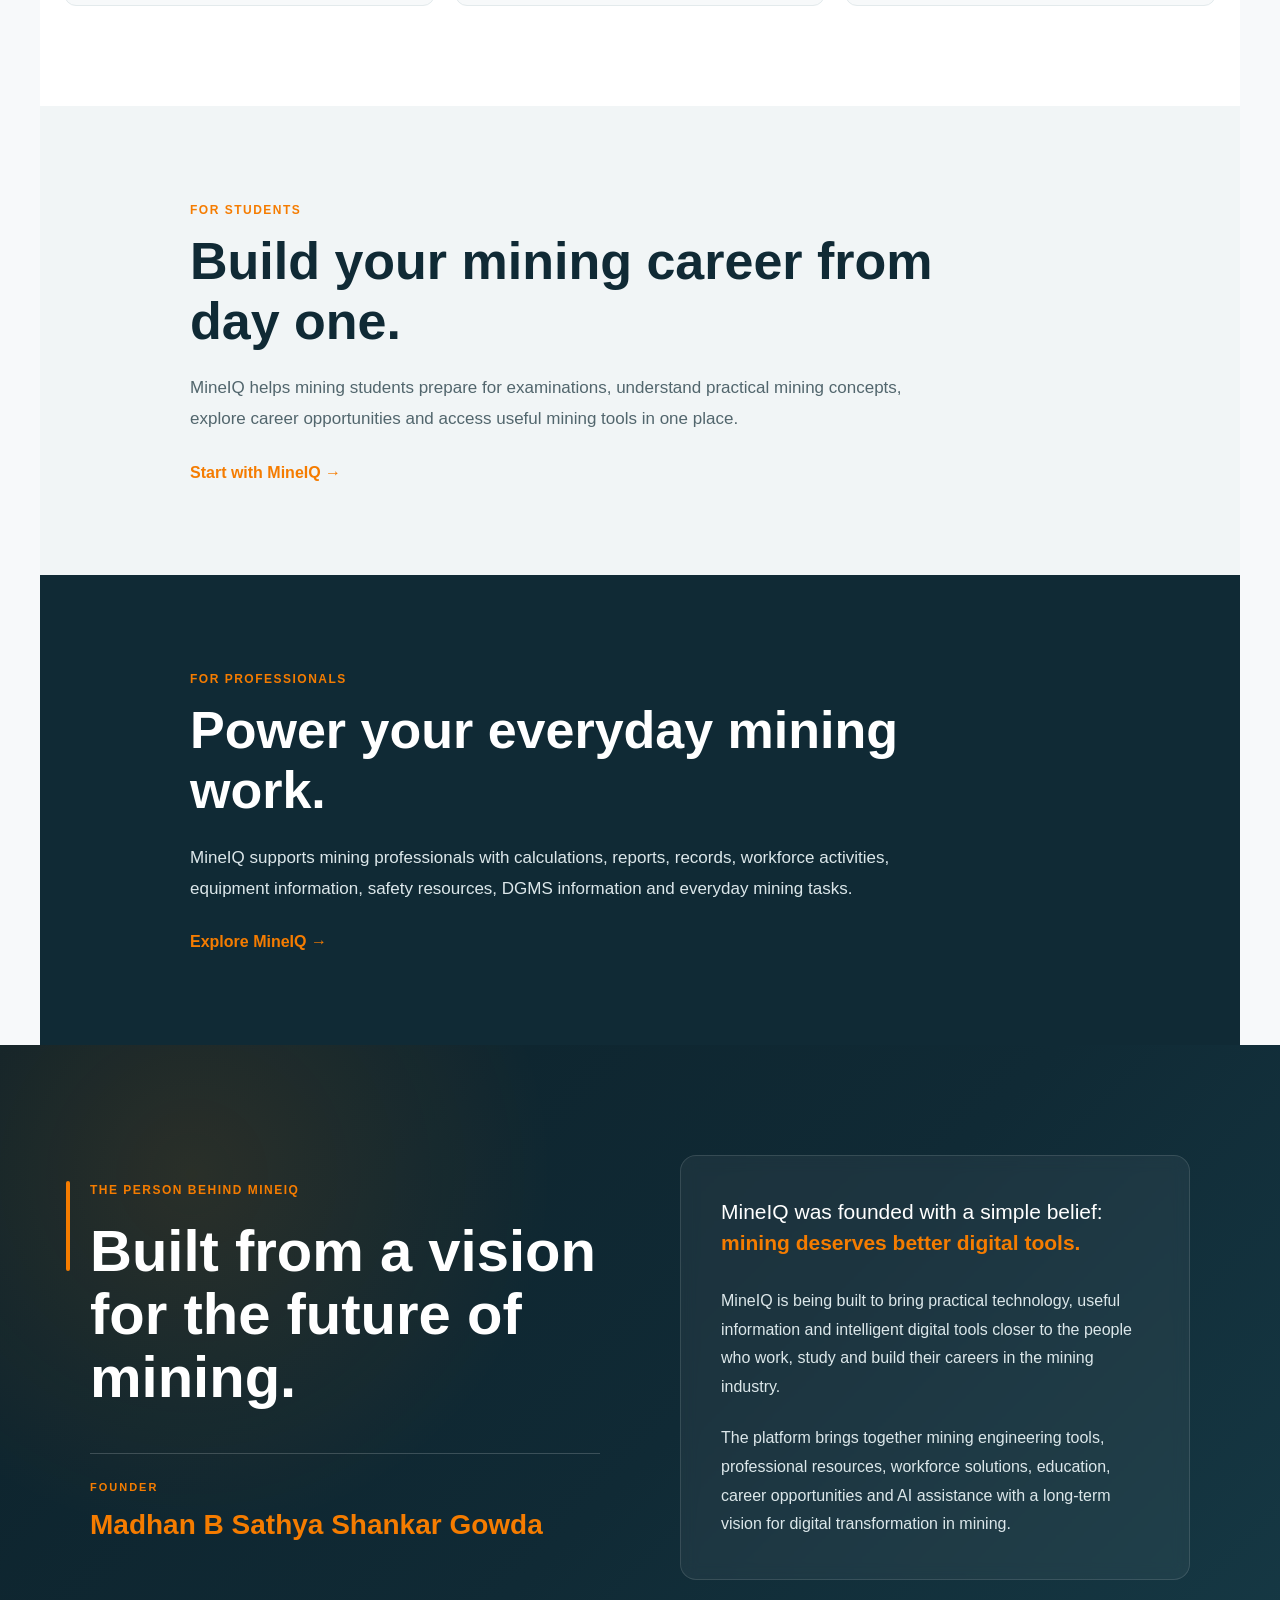
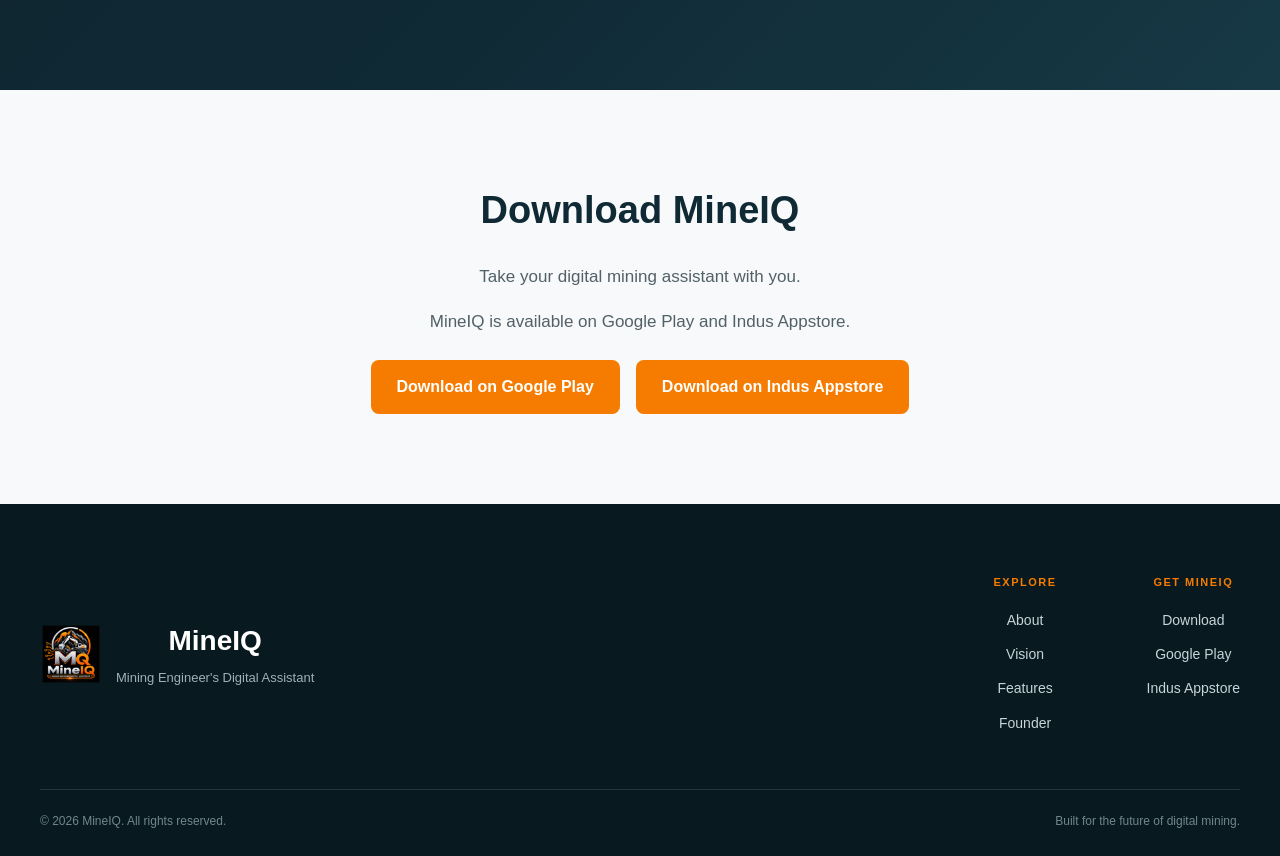
==== commit 82b057ad: "Add About MineIQ link to homepage navigation" ====
--- a/index.html
+++ b/index.html
@@ -1,6 +1,8 @@
 <!DOCTYPE html>
 <html lang="en">
 <head>
+  <meta name="google-site-verification" content="JLLKPLL1RhQAv298eK2ovdmrZ_ZC0Y5gf6eBC6UBMGE" />
+
     <meta charset="UTF-8">
 
     <meta name="viewport" content="width=device-width, initial-scale=1.0">
@@ -47,13 +49,16 @@
             </div>
         </a>
 
-        <nav>
-            <a href="#about">About</a>
-            <a href="#vision">Vision</a>
-            <a href="#features">Features</a>
-            <a href="#founder">Founder</a>
-            <a href="#download">Download</a>
-        </nav>
+       
+<nav>
+    <a href="#about">About</a>
+    <a href="about.html">About MineIQ</a>
+    <a href="#vision">Vision</a>
+    <a href="#features">Features</a>
+    <a href="#founder">Founder</a>
+    <a href="#download">Download</a>
+</nav>
+
 
     </div>
 </header>
@@ -470,18 +475,23 @@
     });
 </script>
 
+
 <script type="application/ld+json">
 {
-    "@context": "https://schema.org",
-    "@type": "Organization",
-    "name": "MineIQ",
-    "url": "https://officialmineiq-dotcom.github.io/mineiq-website/",
-    "logo": "https://officialmineiq-dotcom.github.io/mineiq-website/images/mineiq-logo.png",
-    "description": "MineIQ is a Mining Engineer's Digital Assistant for mining engineers, mining professionals and students.",
-    "founder": {
-        "@type": "Person",
-        "name": "Madhan B Sathya Shankar Gowda"
-    }
+  "@context": "https://schema.org",
+  "@type": "Organization",
+  "name": "MineIQ",
+  "url": "https://officialmineiq-dotcom.github.io/mineiq-website/",
+  "logo": "https://officialmineiq-dotcom.github.io/mineiq-website/images/mineiq-logo.png",
+  "description": "MineIQ is a Mining Engineer's Digital Assistant for mining engineers, mining professionals and students.",
+  "founder": {
+    "@type": "Person",
+    "name": "Madhan B Sathya Shankar Gowda"
+  },
+  "sameAs": [
+    "https://www.linkedin.com/in/madhan-b-sathya-shankar-gowda-945483428/",
+    "https://www.instagram.com/mineiqofficial/"
+  ]
 }
 </script>
 
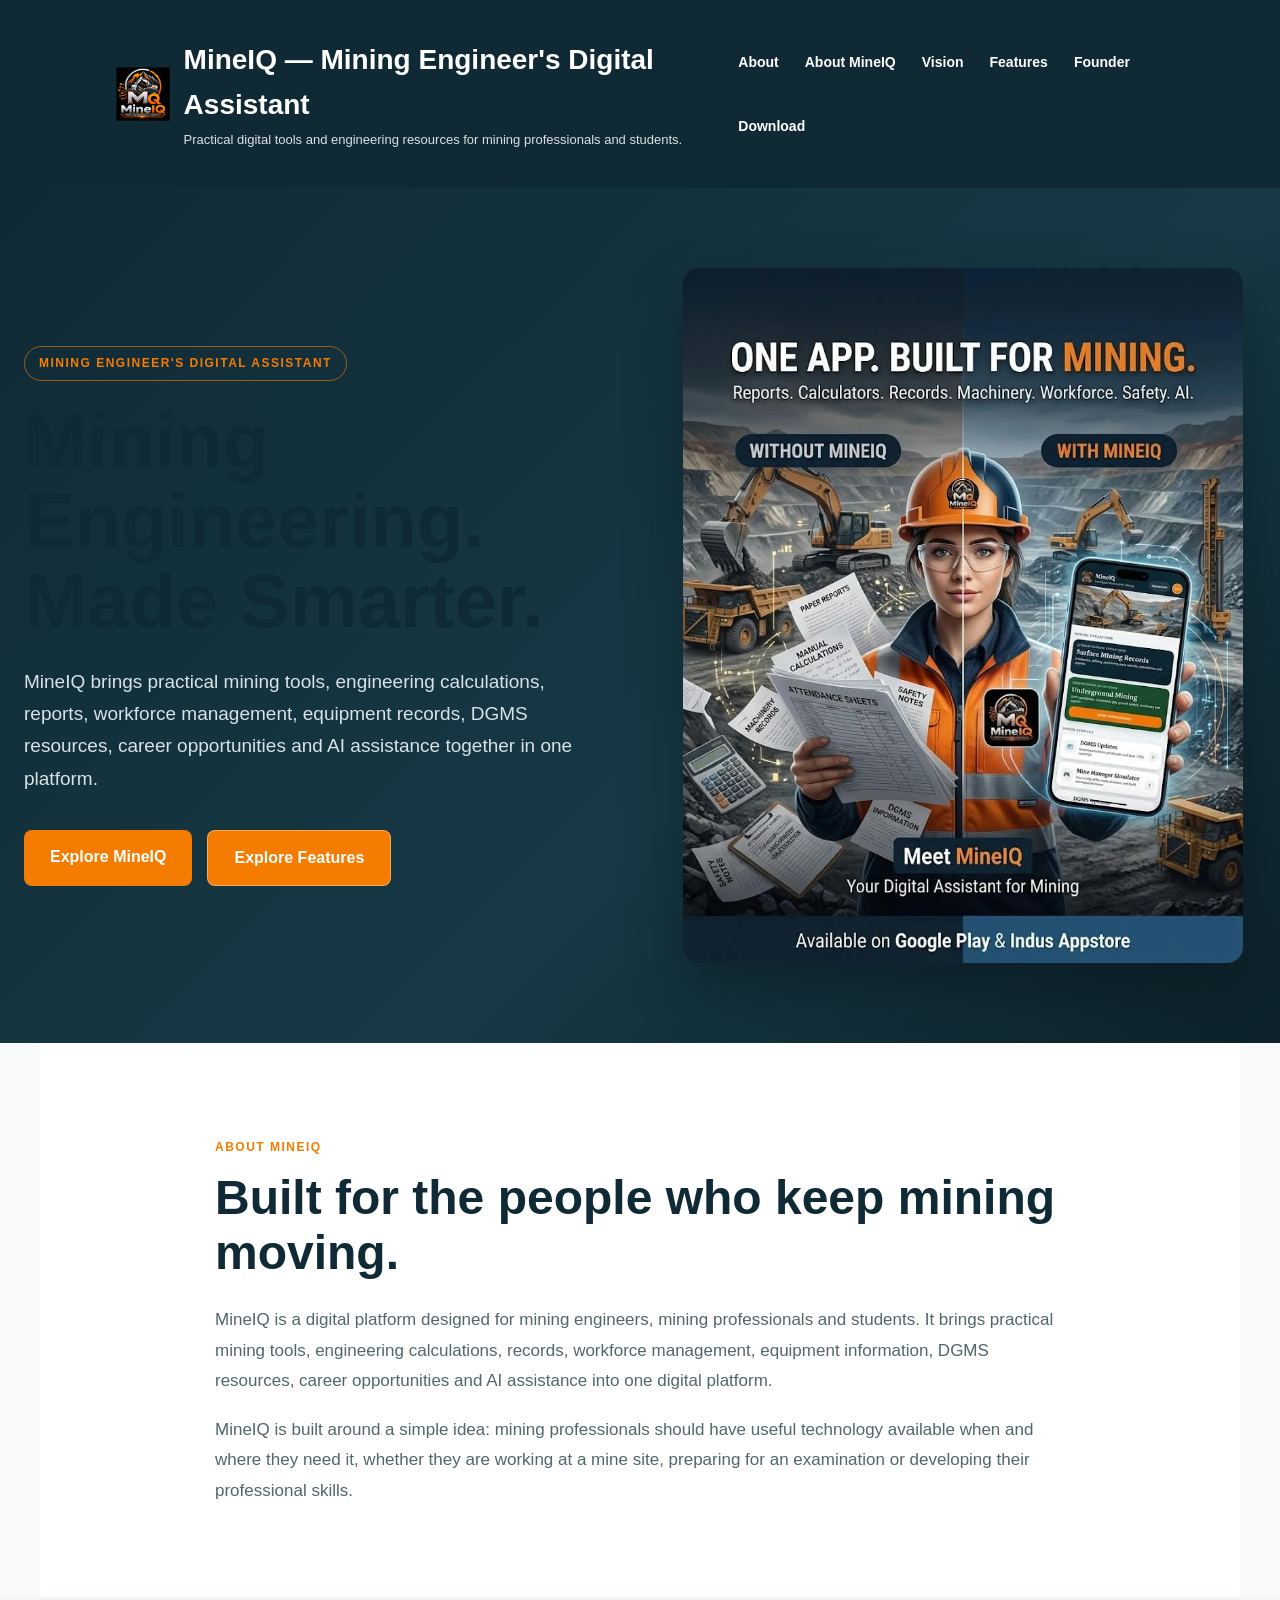
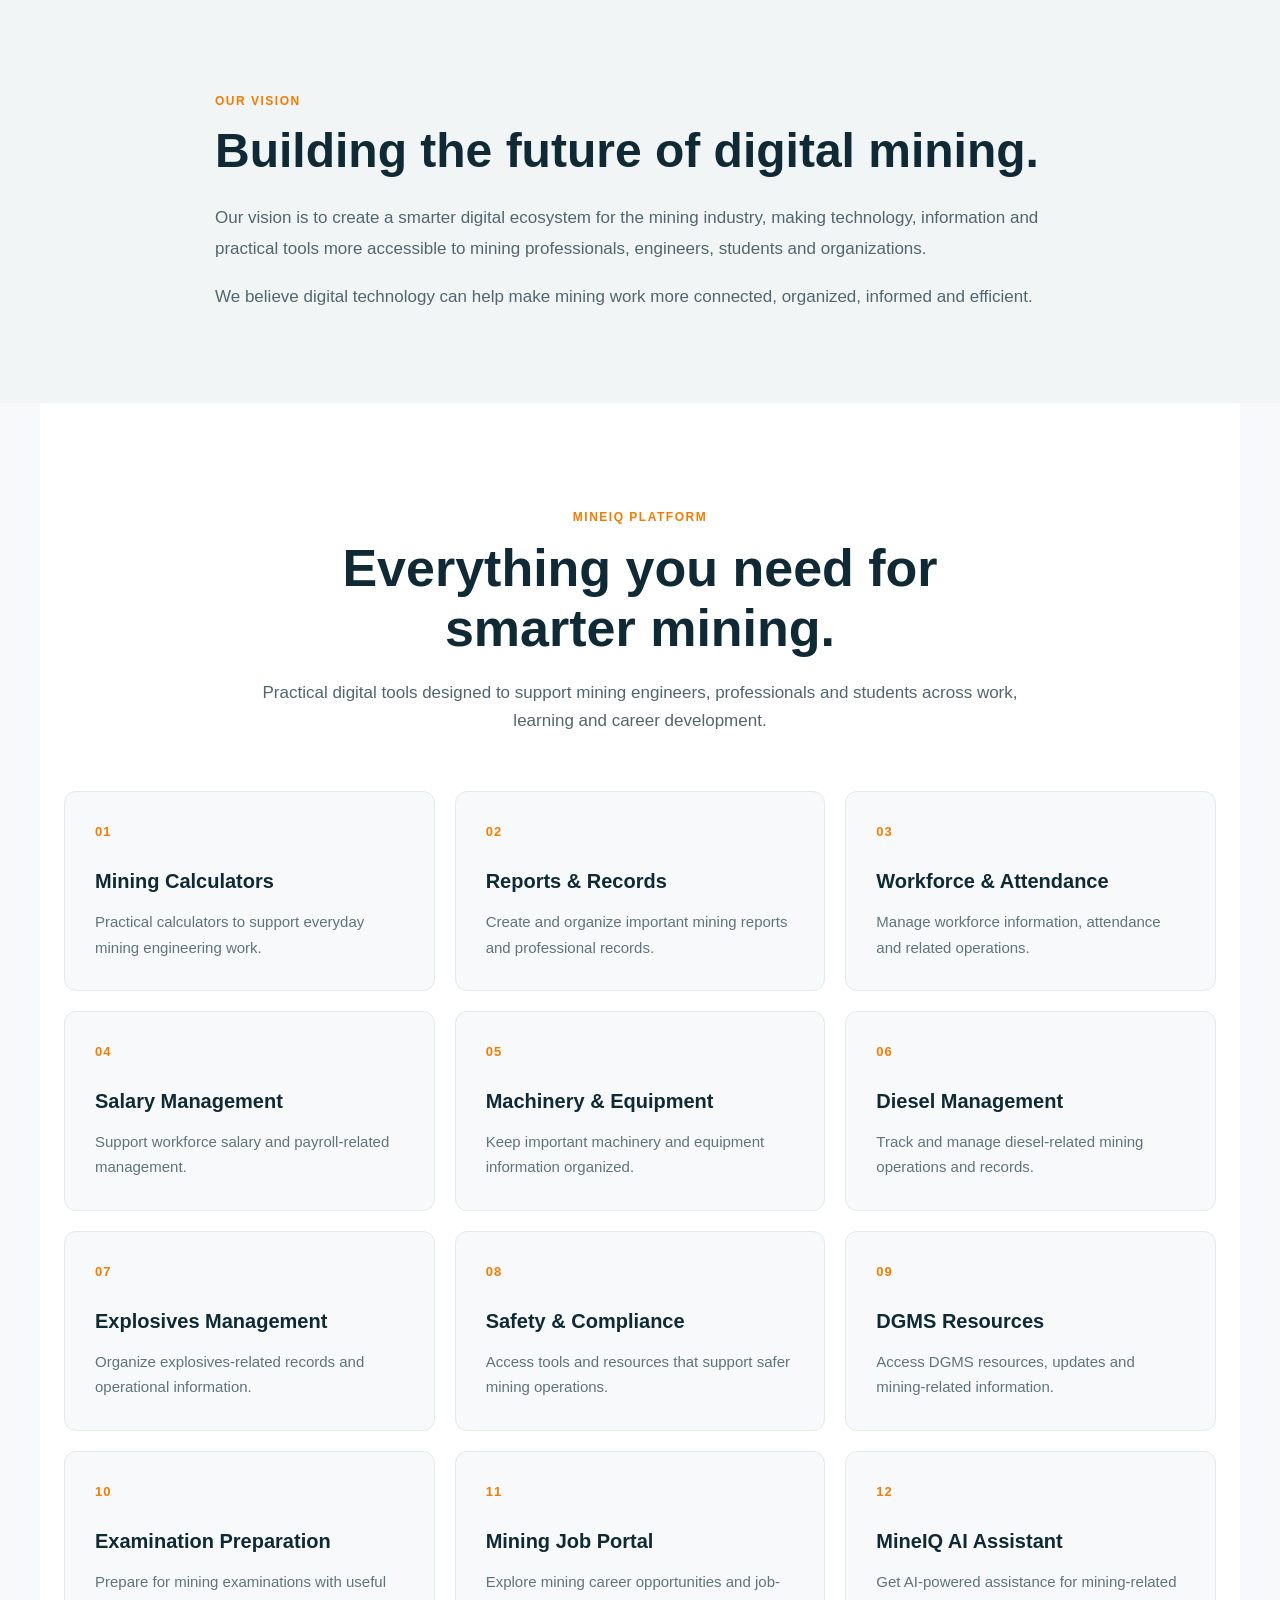
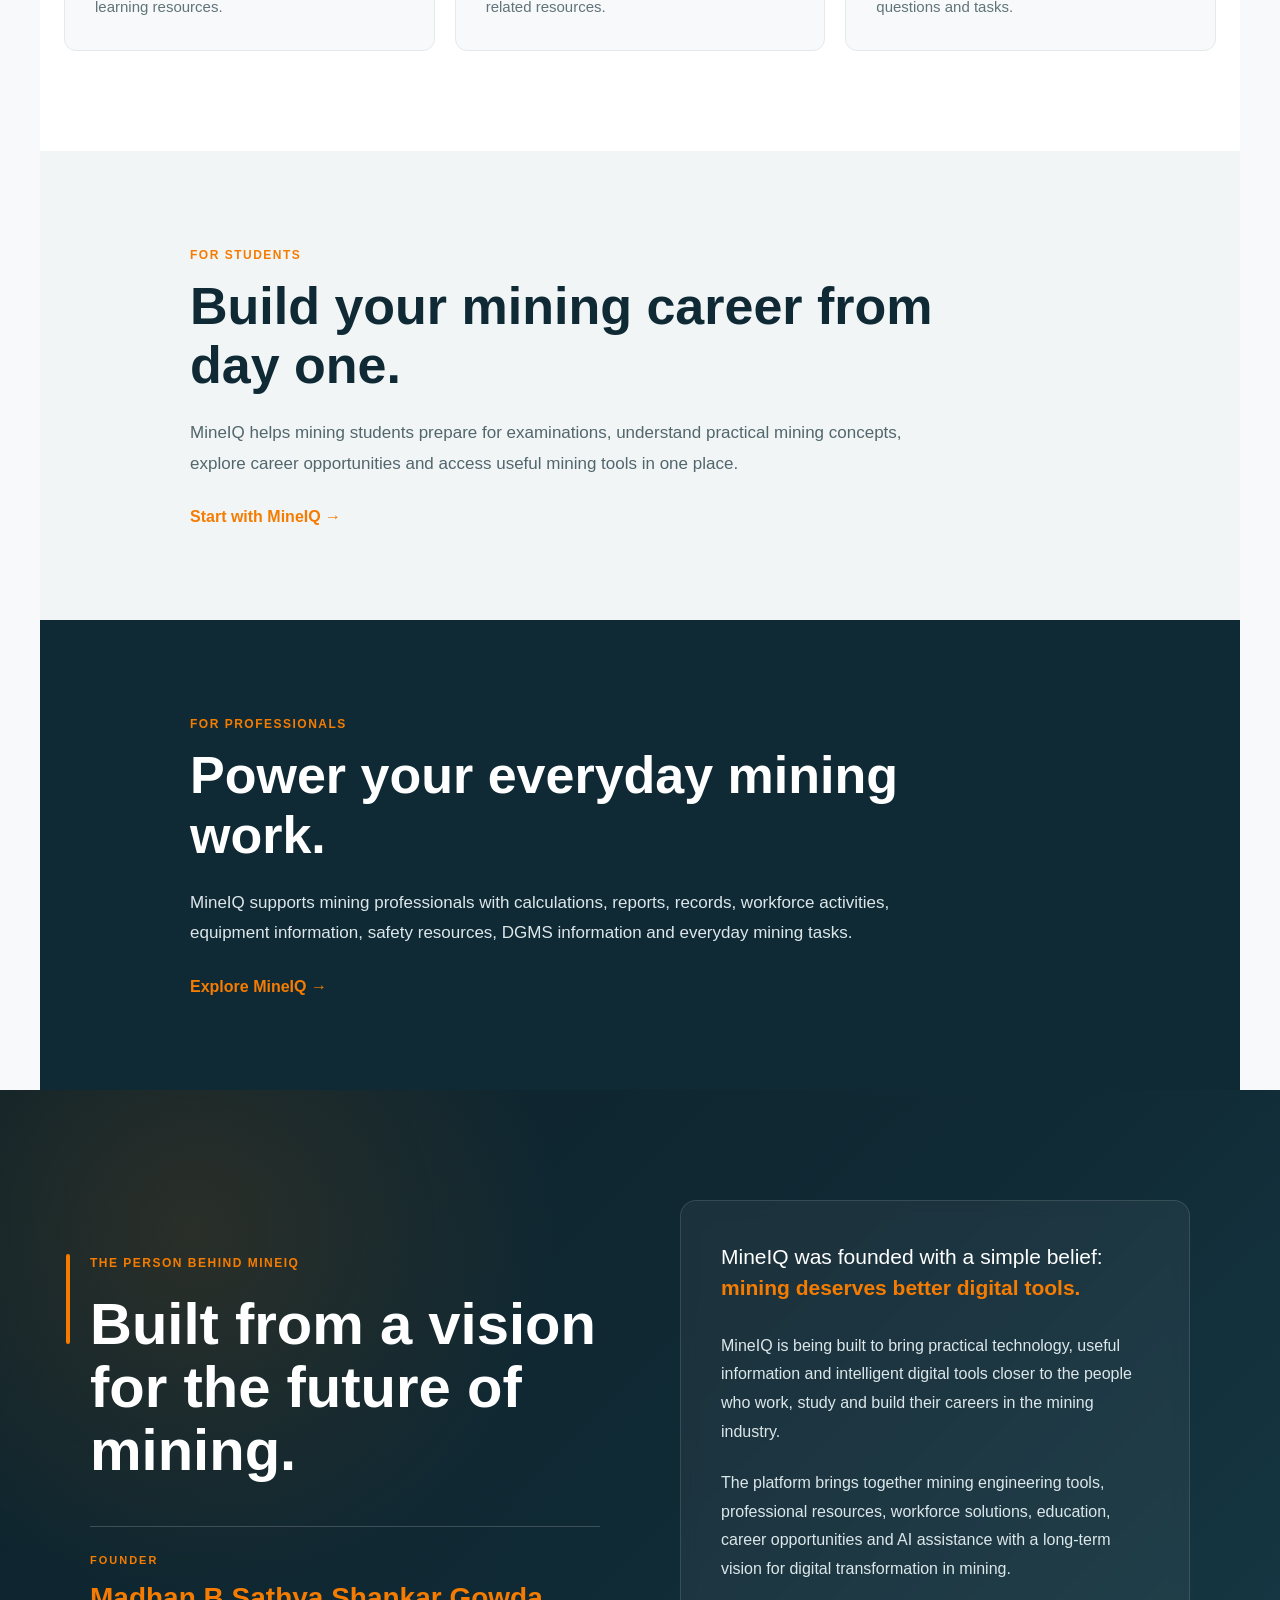
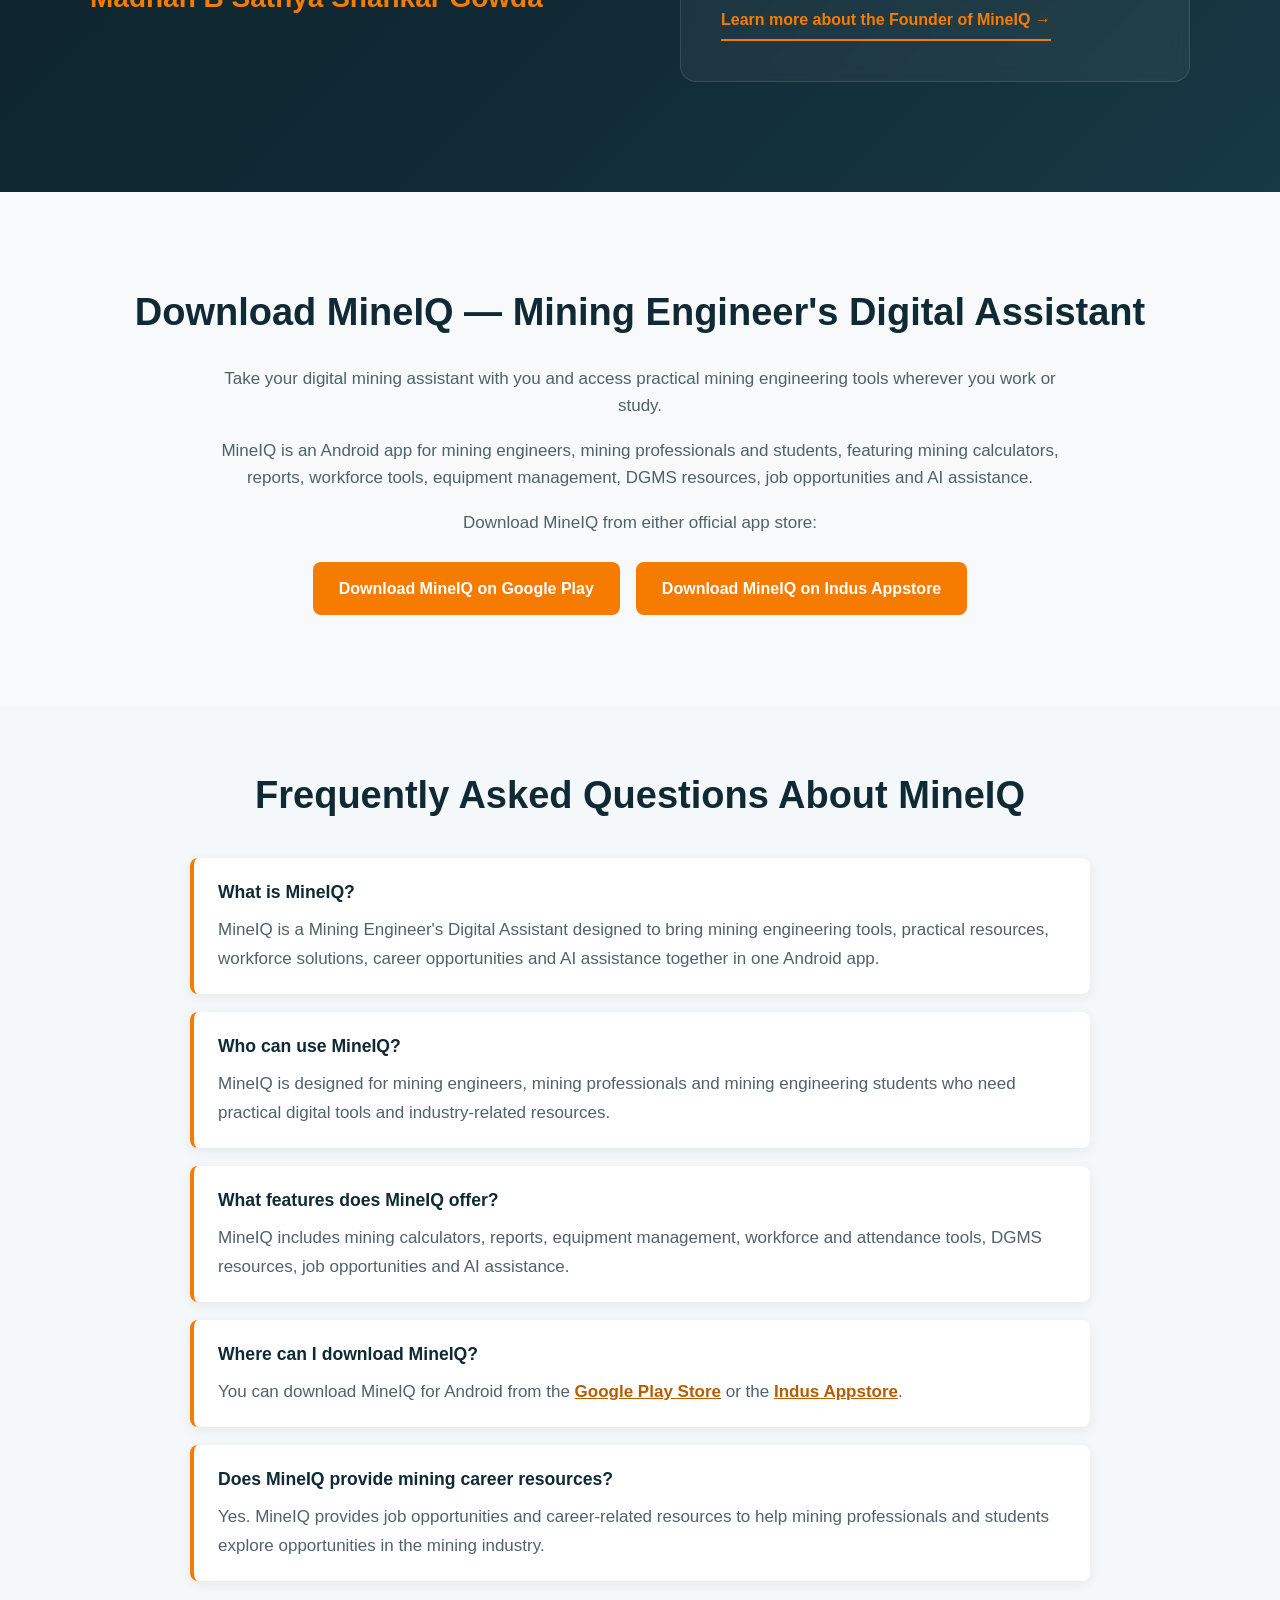
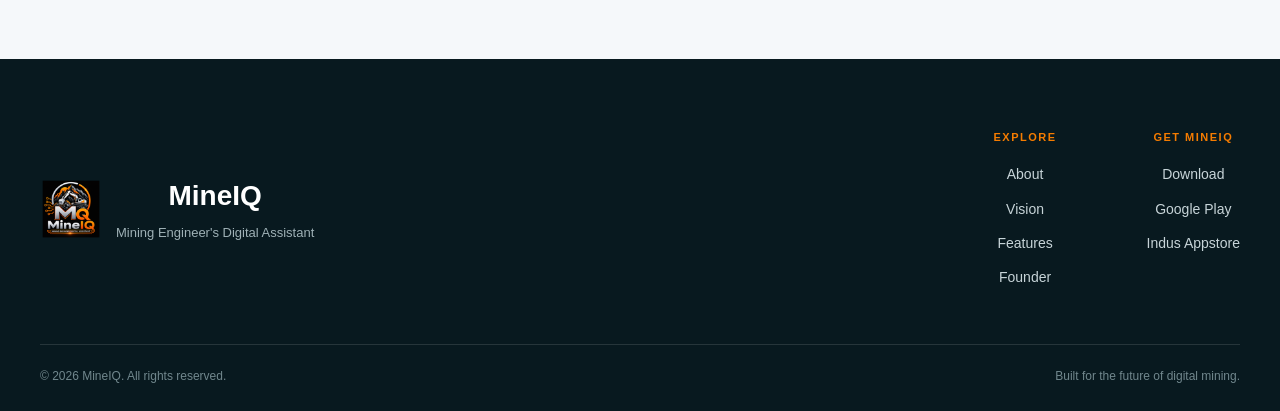
==== commit 2308c74f: "Update founder photo and improve website SEO" ====
--- a/index.html
+++ b/index.html
@@ -1,39 +1,38 @@
 <!DOCTYPE html>
 <html lang="en">
 <head>
-  <meta name="google-site-verification" content="JLLKPLL1RhQAv298eK2ovdmrZ_ZC0Y5gf6eBC6UBMGE" />
+    <meta name="google-site-verification" content="JLLKPLL1RhQAv298eK2ovdmrZ_ZC0Y5gf6eBC6UBMGE">
 
     <meta charset="UTF-8">
-
     <meta name="viewport" content="width=device-width, initial-scale=1.0">
+    <meta name="theme-color" content="#102a35">
 
     <title>MineIQ | Mining Engineer's Digital Assistant</title>
 
-    <meta
-    name="description"
-    content="MineIQ is a Mining Engineer's Digital Assistant for mining engineers, professionals and students, offering mining calculators, reports, workforce tools, equipment management, DGMS resources, jobs and AI assistance."
->
-
-    <meta name="keywords"
-          content="MineIQ, mining app, mining engineering, mining engineer, mining calculator, DGMS, mining jobs, mining AI, mining students">
-
+    <meta name="description" content="MineIQ is a Mining Engineer's Digital Assistant for mining engineers, professionals and students, offering mining calculators, reports, workforce tools, equipment management, DGMS resources, jobs and AI assistance.">
+
+    <meta name="keywords" content="MineIQ, mining app, mining engineering, mining engineer, mining calculator, DGMS, mining jobs, mining AI, mining students">
     <meta name="author" content="MineIQ">
-
     <meta name="robots" content="index, follow">
+
+    <link rel="canonical" href="https://officialmineiq-dotcom.github.io/mineiq-website/">
+
     <meta property="og:type" content="website">
-<meta property="og:title" content="MineIQ | Mining Engineer's Digital Assistant">
-<meta property="og:description" content="MineIQ is a Mining Engineer's Digital Assistant for mining engineers, professionals and students, bringing practical mining tools, engineering resources, workforce solutions, DGMS resources, jobs and AI assistance together in one platform.">
-<meta property="og:url" content="https://officialmineiq-dotcom.github.io/mineiq-website/">
-<meta property="og:image" content="https://officialmineiq-dotcom.github.io/mineiq-website/images/mineiq-logo.png">
-
-<meta name="twitter:card" content="summary_large_image">
-<meta name="twitter:title" content="MineIQ | Mining Engineer's Digital Assistant">
-<meta name="twitter:description" content="Mining tools, engineering resources, workforce solutions, DGMS resources, jobs and AI assistance in one platform.">
-<meta name="twitter:image" content="https://officialmineiq-dotcom.github.io/mineiq-website/images/mineiq-logo.png">
-
-    <link rel="stylesheet" href="style.css">
-
-    <link rel="canonical" href="https://officialmineiq-dotcom.github.io/mineiq-website/">
+    <meta property="og:site_name" content="MineIQ">
+    <meta property="og:title" content="MineIQ | Mining Engineer's Digital Assistant">
+    <meta property="og:description" content="Explore MineIQ's mining calculators, engineering resources, workforce tools, equipment management, DGMS resources, jobs and AI assistance.">
+    <meta property="og:url" content="https://officialmineiq-dotcom.github.io/mineiq-website/">
+    <meta property="og:image" content="https://officialmineiq-dotcom.github.io/mineiq-website/images/mineiq-logo.png">
+    <meta property="og:image:alt" content="MineIQ — Mining Engineer's Digital Assistant logo">
+
+    <meta name="twitter:card" content="summary_large_image">
+    <meta name="twitter:title" content="MineIQ | Mining Engineer's Digital Assistant">
+    <meta name="twitter:description" content="Mining calculators, engineering resources, workforce tools, DGMS resources, jobs and AI assistance in one platform.">
+    <meta name="twitter:image" content="https://officialmineiq-dotcom.github.io/mineiq-website/images/mineiq-logo.png">
+    <meta name="twitter:image:alt" content="MineIQ — Mining Engineer's Digital Assistant logo">
+
+<link rel="icon" type="image/png" href="images/mineiq-logo.png">
+<link rel="stylesheet" href="style.css">
 </head>
 
 <body>
@@ -42,10 +41,11 @@
     <div class="header-content">
 
         <a href="#hero" class="brand">
-            <img src="images/mineiq-logo.png" alt="MineIQ Logo">
+            <img src="images/mineiq-logo.png" alt="MineIQ — Mining Engineer's Digital Assistant">
             <div>
-                <h1>MineIQ</h1>
-                <p>Mining Engineer's Digital Assistant</p>
+               <h1>MineIQ — Mining Engineer's Digital Assistant</h1>
+<p>Practical digital tools and engineering resources for mining professionals and students.</p>
+
             </div>
         </a>
 
@@ -55,10 +55,9 @@
     <a href="about.html">About MineIQ</a>
     <a href="#vision">Vision</a>
     <a href="#features">Features</a>
-    <a href="#founder">Founder</a>
+    <a href="about.html#founder">Founder</a>
     <a href="#download">Download</a>
 </nav>
-
 
     </div>
 </header>
@@ -98,9 +97,9 @@
         <div class="hero-visual">
 
             <img
-                src="images/mineiq-without-with.jpeg"
-                alt="Mining professionals with and without MineIQ"
-            >
+    src="images/mineiq-without-with.jpeg"
+    alt="Comparison illustrating how MineIQ helps mining engineers access digital mining tools and engineering resources"
+>
 
         </div>
 
@@ -336,23 +335,36 @@
                 career opportunities and AI assistance with a long-term
                 vision for digital transformation in mining.
             </p>
-
-        </div>
-
-    </div>
-
-</section>
-
-       <section id="download">
-
-    <h2>Download MineIQ</h2>
+           
+     <p class="founder-profile-link">
+    <a href="about.html#founder">
+        Learn more about the Founder of MineIQ →
+    </a>
+</p>
+
+        </div>
+
+    </div>
+
+</section>
+
+      <section id="download">
+
+    <h2>Download MineIQ — Mining Engineer's Digital Assistant</h2>
 
     <p>
-        Take your digital mining assistant with you.
+        Take your digital mining assistant with you and access
+        practical mining engineering tools wherever you work or study.
     </p>
 
     <p>
-        MineIQ is available on Google Play and Indus Appstore.
+        MineIQ is an Android app for mining engineers, mining professionals
+        and students, featuring mining calculators, reports, workforce tools,
+        equipment management, DGMS resources, job opportunities and AI assistance.
+    </p>
+
+    <p>
+        Download MineIQ from either official app store:
     </p>
 
     <div class="download-buttons">
@@ -361,18 +373,18 @@
             href="https://play.google.com/store/apps/details?id=com.mineiq.miningassistant"
             class="download-button"
             target="_blank"
-            rel="noopener"
+            rel="noopener noreferrer"
         >
-            Download on Google Play
+            Download MineIQ on Google Play
         </a>
 
         <a
             href="https://indusapp.store/iy4x8r87"
             class="download-button"
             target="_blank"
-            rel="noopener"
+            rel="noopener noreferrer"
         >
-            Download on Indus Appstore
+            Download MineIQ on Indus Appstore
         </a>
 
     </div>
@@ -380,6 +392,36 @@
 </section>
 
     </main>
+
+   
+<section id="faq">
+    <h2>Frequently Asked Questions About MineIQ</h2>
+
+    <div class="faq-item">
+        <h3>What is MineIQ?</h3>
+        <p>MineIQ is a Mining Engineer's Digital Assistant designed to bring mining engineering tools, practical resources, workforce solutions, career opportunities and AI assistance together in one Android app.</p>
+    </div>
+
+    <div class="faq-item">
+        <h3>Who can use MineIQ?</h3>
+        <p>MineIQ is designed for mining engineers, mining professionals and mining engineering students who need practical digital tools and industry-related resources.</p>
+    </div>
+
+    <div class="faq-item">
+        <h3>What features does MineIQ offer?</h3>
+        <p>MineIQ includes mining calculators, reports, equipment management, workforce and attendance tools, DGMS resources, job opportunities and AI assistance.</p>
+    </div>
+
+    <div class="faq-item">
+        <h3>Where can I download MineIQ?</h3>
+        <p>You can download MineIQ for Android from the <a href="https://play.google.com/store/apps/details?id=com.mineiq.miningassistant" target="_blank" rel="noopener noreferrer">Google Play Store</a> or the <a href="https://indusapp.store/iy4x8r87" target="_blank" rel="noopener noreferrer">Indus Appstore</a>.</p>
+    </div>
+
+    <div class="faq-item">
+        <h3>Does MineIQ provide mining career resources?</h3>
+        <p>Yes. MineIQ provides job opportunities and career-related resources to help mining professionals and students explore opportunities in the mining industry.</p>
+    </div>
+</section>
 
 
     <footer>
@@ -390,7 +432,7 @@
 
             <img
                 src="images/mineiq-logo.png"
-                alt="MineIQ Logo"
+                 alt="MineIQ — Mining Engineer's Digital Assistant"
             >
 
             <div>
@@ -480,14 +522,23 @@
 {
   "@context": "https://schema.org",
   "@type": "Organization",
+  "@id": "https://officialmineiq-dotcom.github.io/mineiq-website/#organization",
   "name": "MineIQ",
   "url": "https://officialmineiq-dotcom.github.io/mineiq-website/",
   "logo": "https://officialmineiq-dotcom.github.io/mineiq-website/images/mineiq-logo.png",
   "description": "MineIQ is a Mining Engineer's Digital Assistant for mining engineers, mining professionals and students.",
   "founder": {
     "@type": "Person",
-    "name": "Madhan B Sathya Shankar Gowda"
-  },
+    "@id": "https://officialmineiq-dotcom.github.io/mineiq-website/about.html#founder",
+    "name": "Madhan B Sathya Shankar Gowda",
+    "jobTitle": "Founder of MineIQ",
+    "url": "https://officialmineiq-dotcom.github.io/mineiq-website/about.html#founder",
+    "image": "https://officialmineiq-dotcom.github.io/mineiq-website/images/Founder.png",
+    "sameAs": [
+        "https://www.linkedin.com/in/madhan-b-sathya-shankar-gowda-945483428/"
+    ]
+},
+
   "sameAs": [
     "https://www.linkedin.com/in/madhan-b-sathya-shankar-gowda-945483428/",
     "https://www.instagram.com/mineiqofficial/"
@@ -495,5 +546,97 @@
 }
 </script>
 
+
+<script type="application/ld+json">
+{
+  "@context": "https://schema.org",
+  "@type": "WebSite",
+  "@id": "https://officialmineiq-dotcom.github.io/mineiq-website/#website",
+  "name": "MineIQ",
+  "url": "https://officialmineiq-dotcom.github.io/mineiq-website/",
+  "description": "MineIQ — Mining Engineer's Digital Assistant for mining professionals and students.",
+  "publisher": {
+    "@id": "https://officialmineiq-dotcom.github.io/mineiq-website/#organization"
+  },
+  "inLanguage": "en"
+}
+</script>
+
+
+<script type="application/ld+json">
+{
+  "@context": "https://schema.org",
+  "@type": "SoftwareApplication",
+  "name": "MineIQ",
+  "applicationCategory": "BusinessApplication",
+  "operatingSystem": "Android",
+  "description": "MineIQ is a Mining Engineer's Digital Assistant offering mining calculators, reports, workforce and attendance tools, equipment management, DGMS resources, job opportunities and AI assistance.",
+  "url": "https://officialmineiq-dotcom.github.io/mineiq-website/",
+  "image": "https://officialmineiq-dotcom.github.io/mineiq-website/images/mineiq-logo.png",
+  "downloadUrl": [
+    "https://play.google.com/store/apps/details?id=com.mineiq.miningassistant",
+    "https://indusapp.store/iy4x8r87"
+  ],
+  "publisher": {
+    "@type": "Organization",
+    "@id": "https://officialmineiq-dotcom.github.io/mineiq-website/#organization",
+    "name": "MineIQ",
+    "url": "https://officialmineiq-dotcom.github.io/mineiq-website/"
+}
+
+}
+</script>
+
+
+<script type="application/ld+json">
+{
+  "@context": "https://schema.org",
+  "@type": "FAQPage",
+  "mainEntity": [
+    {
+      "@type": "Question",
+      "name": "What is MineIQ?",
+      "acceptedAnswer": {
+        "@type": "Answer",
+        "text": "MineIQ is a Mining Engineer's Digital Assistant designed to bring mining engineering tools, practical resources, workforce solutions, career opportunities and AI assistance together in one Android app."
+      }
+    },
+    {
+      "@type": "Question",
+      "name": "Who can use MineIQ?",
+      "acceptedAnswer": {
+        "@type": "Answer",
+        "text": "MineIQ is designed for mining engineers, mining professionals and mining engineering students who need practical digital tools and industry-related resources."
+      }
+    },
+    {
+      "@type": "Question",
+      "name": "What features does MineIQ offer?",
+      "acceptedAnswer": {
+        "@type": "Answer",
+        "text": "MineIQ includes mining calculators, reports, equipment management, workforce and attendance tools, DGMS resources, job opportunities and AI assistance."
+      }
+    },
+    {
+      "@type": "Question",
+      "name": "Where can I download MineIQ?",
+      "acceptedAnswer": {
+        "@type": "Answer",
+        "text": "MineIQ for Android is available on the Google Play Store and Indus Appstore."
+      }
+    },
+    {
+      "@type": "Question",
+      "name": "Does MineIQ provide mining career resources?",
+      "acceptedAnswer": {
+        "@type": "Answer",
+        "text": "MineIQ provides job opportunities and career-related resources to help mining professionals and students explore opportunities in the mining industry."
+      }
+    }
+  ]
+}
+</script>
+
+
 </body>
 </html>
--- a/style.css
+++ b/style.css
@@ -694,6 +694,77 @@
     }
 
 }
+
+.founder-profile-link {
+    margin-top: 24px;
+}
+
+.founder-profile-link a {
+    display: inline-block;
+    color: #f57c00;
+    font-weight: 700;
+    text-decoration: none;
+    border-bottom: 2px solid #f57c00;
+    padding-bottom: 4px;
+    transition: color 0.2s ease, border-color 0.2s ease;
+}
+
+.founder-profile-link a:hover {
+    color: #102a35;
+    border-color: #102a35;
+}
+
+
+/* FAQ Section */
+#faq {
+    padding: 60px 8%;
+    background: #f5f8fa;
+    color: #102a35;
+}
+
+#faq > h2 {
+    text-align: center;
+    color: #102a35;
+    margin-bottom: 32px;
+}
+
+#faq .faq-item {
+    max-width: 900px;
+    margin: 0 auto 18px;
+    padding: 20px 24px;
+    background: #ffffff;
+    border-left: 4px solid #f57c00;
+    border-radius: 8px;
+    box-shadow: 0 3px 12px rgba(16, 42, 53, 0.07);
+}
+
+#faq .faq-item h3 {
+    color: #102a35;
+    margin: 0 0 10px;
+    font-size: 1.1rem;
+}
+
+#faq .faq-item p {
+    margin: 0;
+    line-height: 1.7;
+}
+
+#faq .faq-item a {
+    color: #b85c00;
+    font-weight: 600;
+    text-decoration: underline;
+}
+
+@media (max-width: 600px) {
+    #faq {
+        padding: 40px 5%;
+    }
+
+    #faq .faq-item {
+        padding: 16px;
+    }
+}
+
 /* Footer */
 footer {
     background: #08191f;
